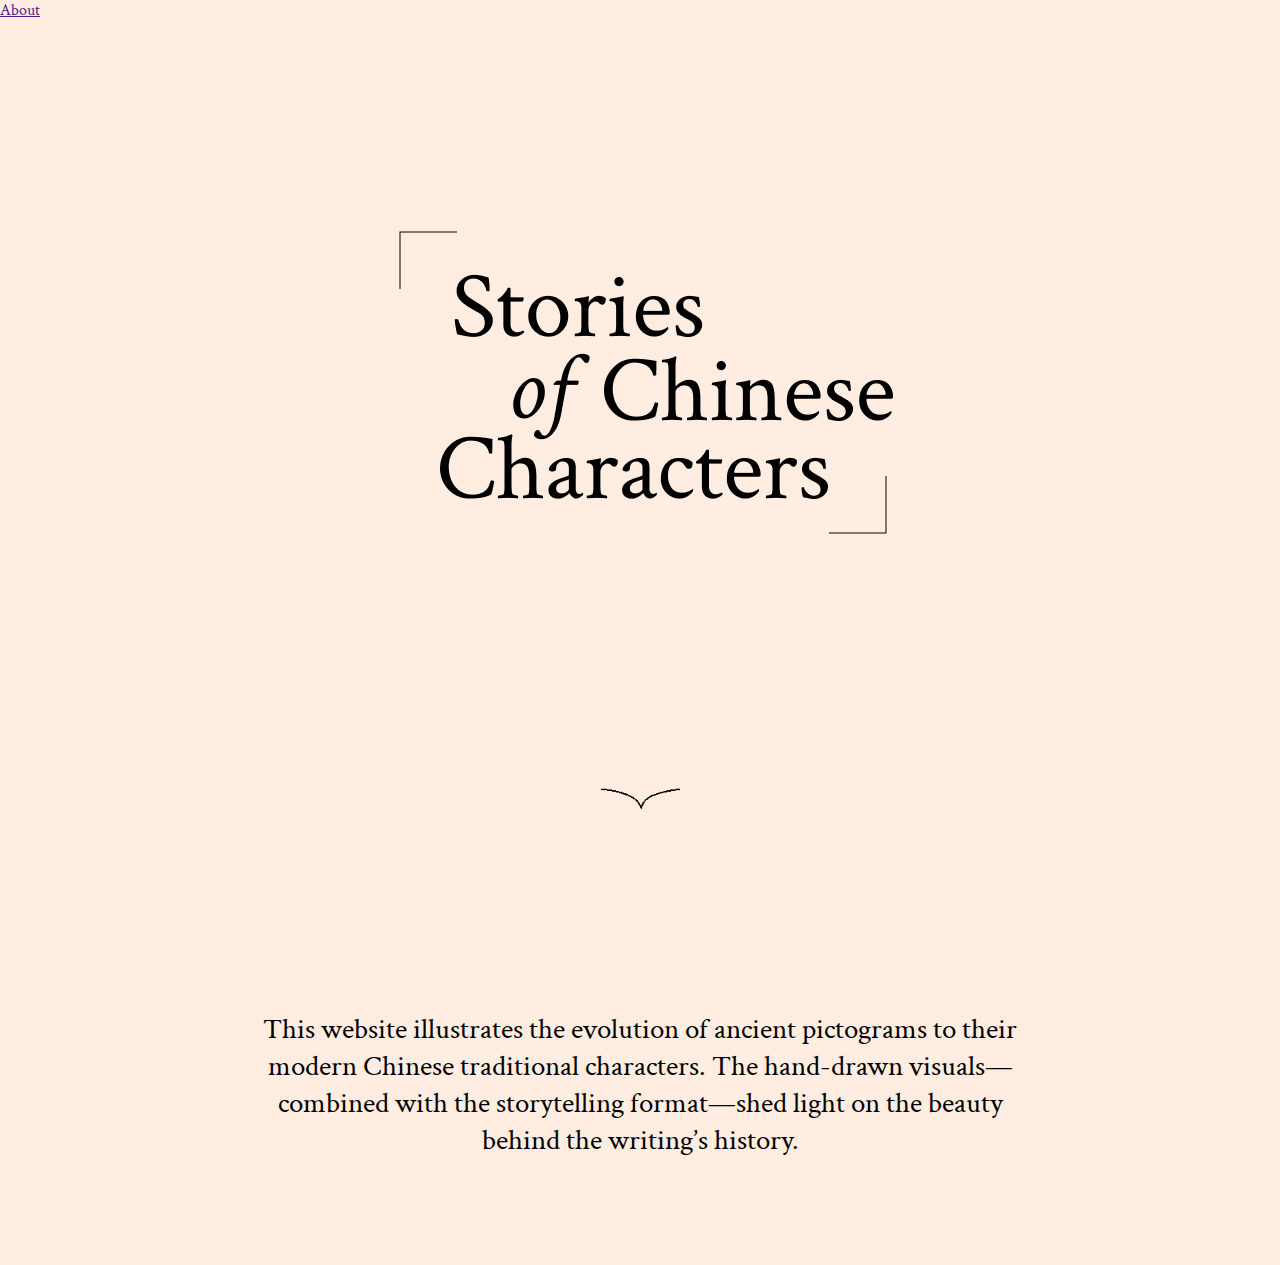
==== index.html @ 9b0f2f2f "SOCC: added image in place of title; added flapping arrow; updated description" ====
<!DOCTYPE html>
<html>

<head>
  <meta charset="utf-8">
  <meta name="viewport" width=device-width, initial-scale=1.0, maximum-scale=1.0, user-scalable=0>

  <title>Stories of Chinese Characters | Sharon Ku</title>

  <!-- CSS stylesheets -->
  <link rel="stylesheet" type="text/css" href="css/style.css" />

  <!-- Library scripts -->
  <script src="js/libraries/p5.min.js"></script>
  <script src="js/libraries/p5.sound.min.js"></script>
  <script src="https://ajax.googleapis.com/ajax/libs/jquery/3.4.1/jquery.min.js"></script>
</head>

<body>
  <!-- Top navigation bar -->
  <nav id="top-navigation-bar">
    <a href="" id="nav-about">About</a>
  </nav>

  <!-- Main juicy content -->
  <div id="content-wrapper">
    <!-- Hero/title section -->
    <section id="hero">
      <!-- <h1 id="title">Stories of Chinese Characters</h1> -->
      <section id="title-image">
        <img src="assets/images/english-title.png" alt="English title">
      </section>

      <img id="bird-arrow" src="assets/images/bird-fly-normal.gif" alt="bird arrow">
    </section>



    <!-- Introduction -->
    <section id="introduction">
      <p>This website illustrates the evolution of ancient pictograms to their modern Chinese traditional characters.
        The
        hand-drawn visuals—combined with the storytelling format—shed light on the beauty behind the writing’s history.
      </p>
    </section>

    <!-- Characters -->
  </div>

  <!-- My scripts -->
  <script src="js/script.js"></script>
</body>

</html>
---- css/style.css ----
/*********************************************

CSS styles

**********************************************/

/* Crimson Text font */
@import url('https://fonts.googleapis.com/css2?family=Crimson+Text:ital,wght@0,400;0,600;0,700;1,400;1,600;1,700&display=swap');

:root {
  --beige: #FFEDE1;
}

* {
  margin: 0;
  padding: 0;
  box-sizing: border-box;
  font-family: 'Crimson Text', serif;
}

body {
  background: var(--beige);
}

/* Center all content in middle of page */
#content-wrapper {
  /* background: red; */
  max-width: 800px;
  margin: 0 auto;

}

/**********************
Hero section
***********************/

#hero {
  /* background: green; */
  height: 80vh;
  display: flex;
  justify-content: center;
  align-items: center;

  flex-flow: column;
}

h1#title {
  text-align: center;
  /* background: orange; */
  font-size: 4rem;
}

#bird-arrow {
  width: 80px;
  text-align: center;
  /* margin-top: 100px; */

  position: absolute;
  bottom: 10vh;

}


/**********************
Introduction section
***********************/

#introduction p {
  font-size: 1.8rem;
  text-align: center;

  margin-top: 30vh;
}
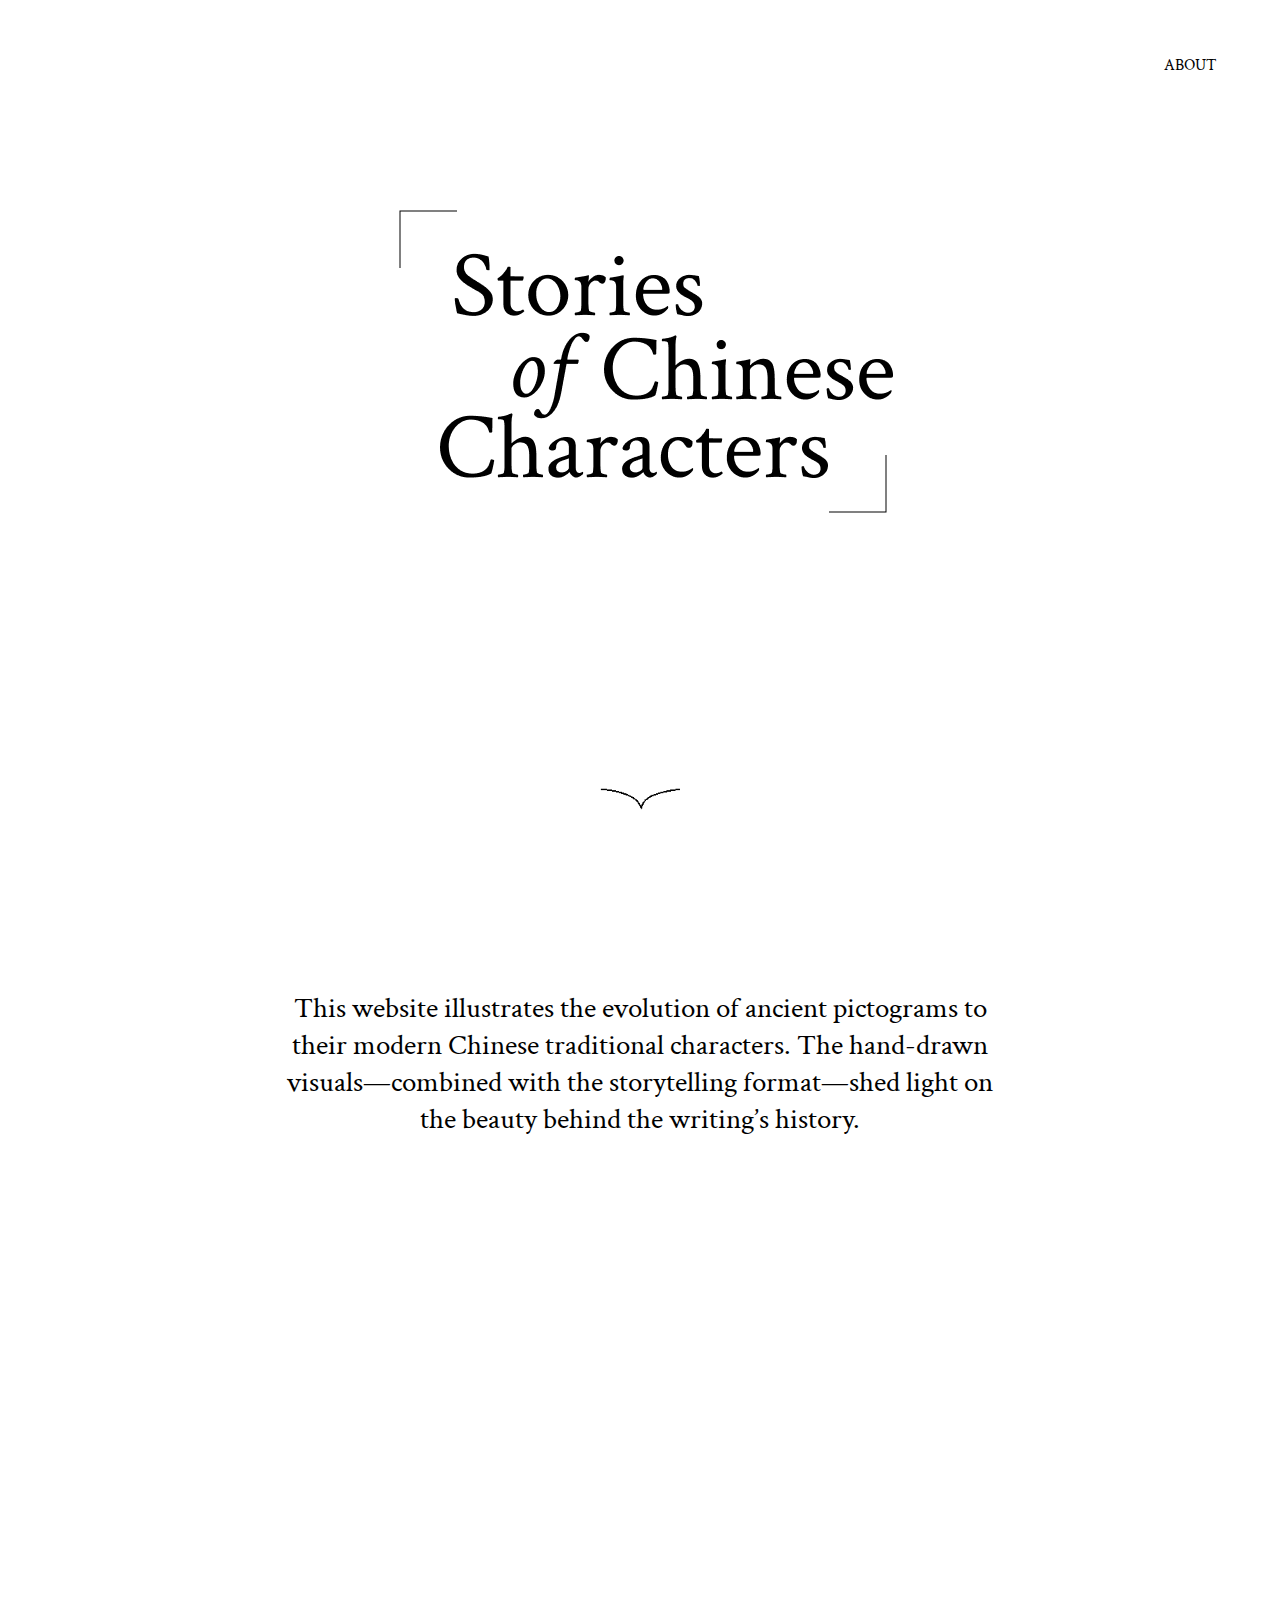
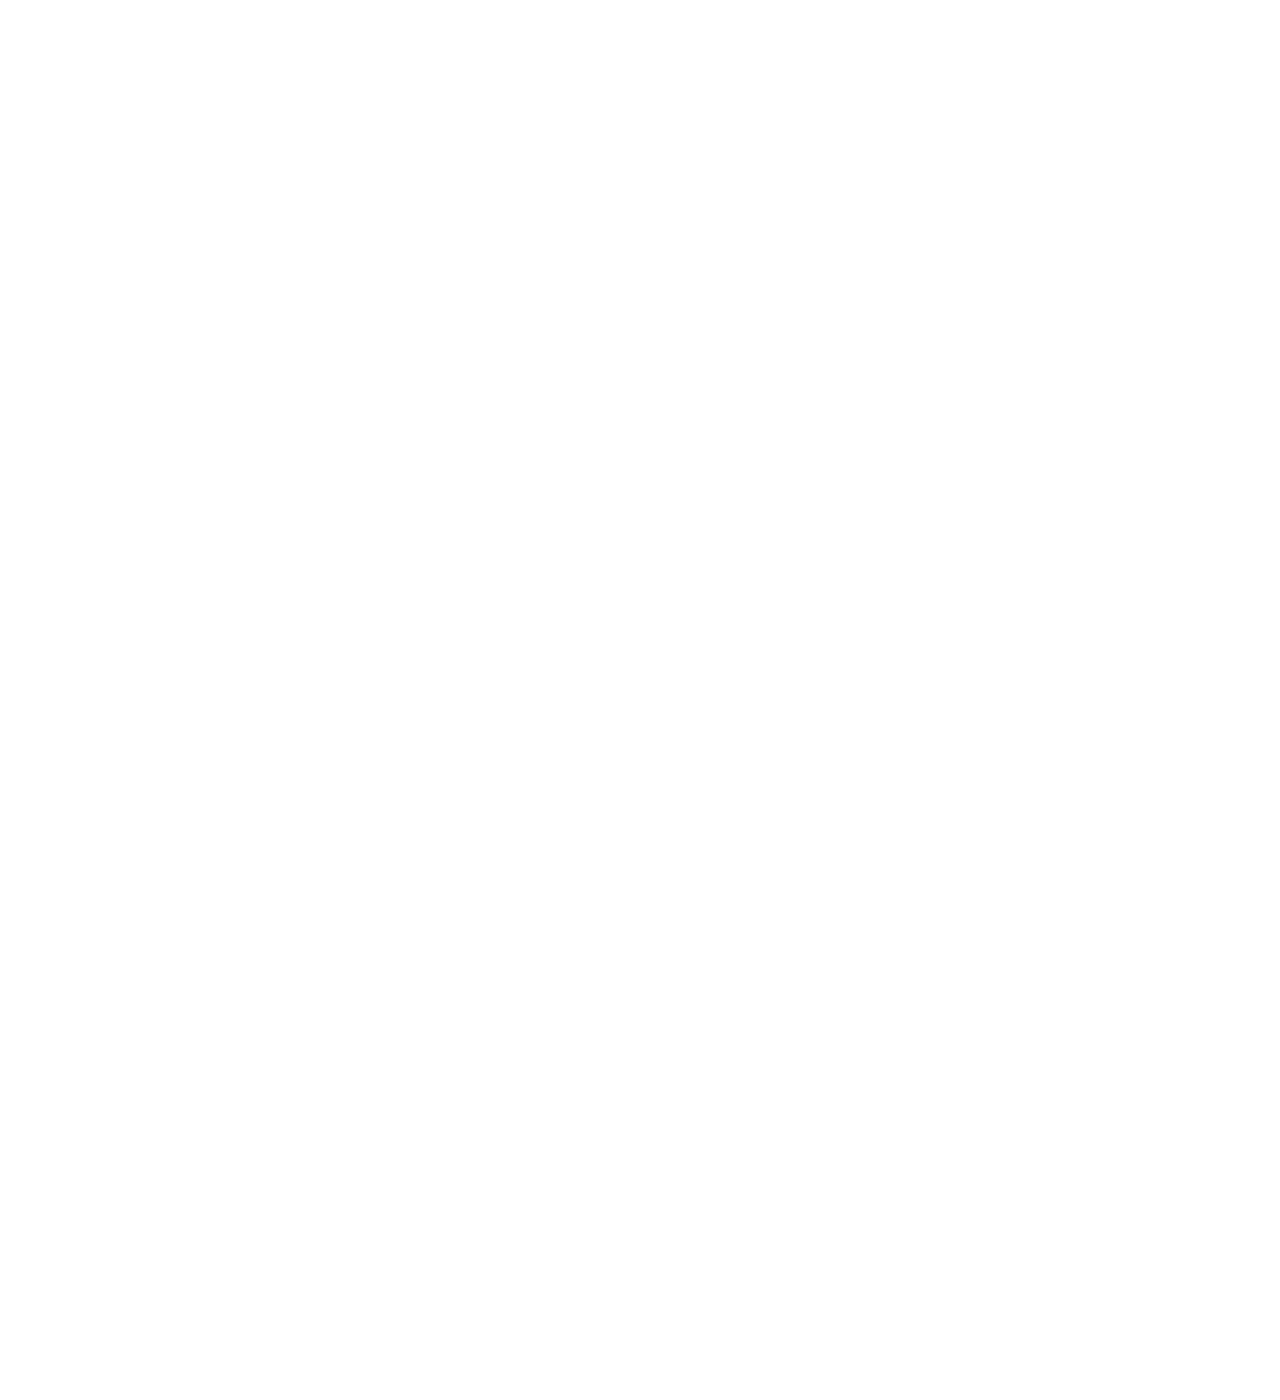
==== commit 361889e4: "SOCC: added Fish characters that follow + rotate with mouse" ====
--- a/index.html
+++ b/index.html
@@ -1,54 +1,64 @@
 <!DOCTYPE html>
 <html>
+  <head>
+    <meta charset="utf-8" />
+    <meta
+      name="viewport"
+      width="device-width,"
+      initial-scale="1.0,"
+      maximum-scale="1.0,"
+      user-scalable="0"
+    />
 
-<head>
-  <meta charset="utf-8">
-  <meta name="viewport" width=device-width, initial-scale=1.0, maximum-scale=1.0, user-scalable=0>
+    <title>Stories of Chinese Characters | Sharon Ku</title>
 
-  <title>Stories of Chinese Characters | Sharon Ku</title>
+    <!-- CSS stylesheets -->
+    <link rel="stylesheet" type="text/css" href="css/style.css" />
 
-  <!-- CSS stylesheets -->
-  <link rel="stylesheet" type="text/css" href="css/style.css" />
+    <!-- Library scripts -->
+    <script src="js/libraries/p5.min.js"></script>
+    <script src="js/libraries/p5.sound.min.js"></script>
+    <script src="https://ajax.googleapis.com/ajax/libs/jquery/3.4.1/jquery.min.js"></script>
+  </head>
 
-  <!-- Library scripts -->
-  <script src="js/libraries/p5.min.js"></script>
-  <script src="js/libraries/p5.sound.min.js"></script>
-  <script src="https://ajax.googleapis.com/ajax/libs/jquery/3.4.1/jquery.min.js"></script>
-</head>
+  <body>
+    <!-- Top navigation bar -->
+    <nav id="top-navigation-bar">
+      <a href="" id="nav-about">About</a>
+    </nav>
 
-<body>
-  <!-- Top navigation bar -->
-  <nav id="top-navigation-bar">
-    <a href="" id="nav-about">About</a>
-  </nav>
+    <!-- Main juicy content -->
+    <div id="content-wrapper">
+      <!-- Hero/title section -->
+      <section id="hero">
+        <!-- <h1 id="title">Stories of Chinese Characters</h1> -->
+        <section id="title-image">
+          <img src="assets/images/english-title.png" alt="English title" />
+        </section>
 
-  <!-- Main juicy content -->
-  <div id="content-wrapper">
-    <!-- Hero/title section -->
-    <section id="hero">
-      <!-- <h1 id="title">Stories of Chinese Characters</h1> -->
-      <section id="title-image">
-        <img src="assets/images/english-title.png" alt="English title">
+        <img
+          id="bird-arrow"
+          src="assets/images/bird-fly-normal.gif"
+          alt="bird arrow"
+        />
       </section>
 
-      <img id="bird-arrow" src="assets/images/bird-fly-normal.gif" alt="bird arrow">
-    </section>
+      <!-- Introduction -->
+      <section id="introduction">
+        <p>
+          This website illustrates the evolution of ancient pictograms to their
+          modern Chinese traditional characters. The hand-drawn visuals—combined
+          with the storytelling format—shed light on the beauty behind the
+          writing’s history.
+        </p>
+      </section>
 
+      <!-- Characters -->
+    </div>
 
-
-    <!-- Introduction -->
-    <section id="introduction">
-      <p>This website illustrates the evolution of ancient pictograms to their modern Chinese traditional characters.
-        The
-        hand-drawn visuals—combined with the storytelling format—shed light on the beauty behind the writing’s history.
-      </p>
-    </section>
-
-    <!-- Characters -->
-  </div>
-
-  <!-- My scripts -->
-  <script src="js/script.js"></script>
-</body>
-
-</html>+    <!-- My scripts -->
+    <script src="js/Dust.js"></script>
+    <script src="js/fishCharacter.js"></script>
+    <script src="js/script.js"></script>
+  </body>
+</html>
--- a/css/style.css
+++ b/css/style.css
@@ -5,21 +5,22 @@
 **********************************************/
 
 /* Crimson Text font */
-@import url('https://fonts.googleapis.com/css2?family=Crimson+Text:ital,wght@0,400;0,600;0,700;1,400;1,600;1,700&display=swap');
+@import url("https://fonts.googleapis.com/css2?family=Crimson+Text:ital,wght@0,400;0,600;0,700;1,400;1,600;1,700&display=swap");
 
 :root {
-  --beige: #FFEDE1;
+  --beige: #ffede1;
 }
 
 * {
   margin: 0;
   padding: 0;
   box-sizing: border-box;
-  font-family: 'Crimson Text', serif;
+  font-family: "Crimson Text", serif;
 }
 
 body {
-  background: var(--beige);
+  /* background: var(--beige); */
+  height: 3000px;
 }
 
 /* Center all content in middle of page */
@@ -27,7 +28,52 @@
   /* background: red; */
   max-width: 800px;
   margin: 0 auto;
+  padding: 0 30px;
+}
 
+/**********************
+Canvas
+***********************/
+canvas {
+  background: red;
+  width: 100%;
+  height: 100vh;
+  position: absolute;
+  top: 0;
+  z-index: -1;
+}
+
+/**********************
+Nav section
+***********************/
+
+nav {
+  display: flex;
+  width: 100%;
+  background: green;
+}
+
+#nav-about {
+  position: absolute;
+  right: 0px;
+  margin: 40px;
+  padding: 15px 10px;
+  /* background: red; */
+
+  text-transform: uppercase;
+  text-decoration: none;
+  color: black;
+  text-align: center;
+  font-size: 1rem;
+
+  transition: all 0.51s;
+
+  height: 50px;
+  width: 100px;
+}
+
+#nav-about:hover {
+  font-size: 1.5rem;
 }
 
 /**********************
@@ -57,9 +103,7 @@
 
   position: absolute;
   bottom: 10vh;
-
 }
-
 
 /**********************
 Introduction section
@@ -70,4 +114,8 @@
   text-align: center;
 
   margin-top: 30vh;
-}+  margin-bottom: 30vh;
+
+  /* padding: 0 30px; */
+  /* background: red; */
+}
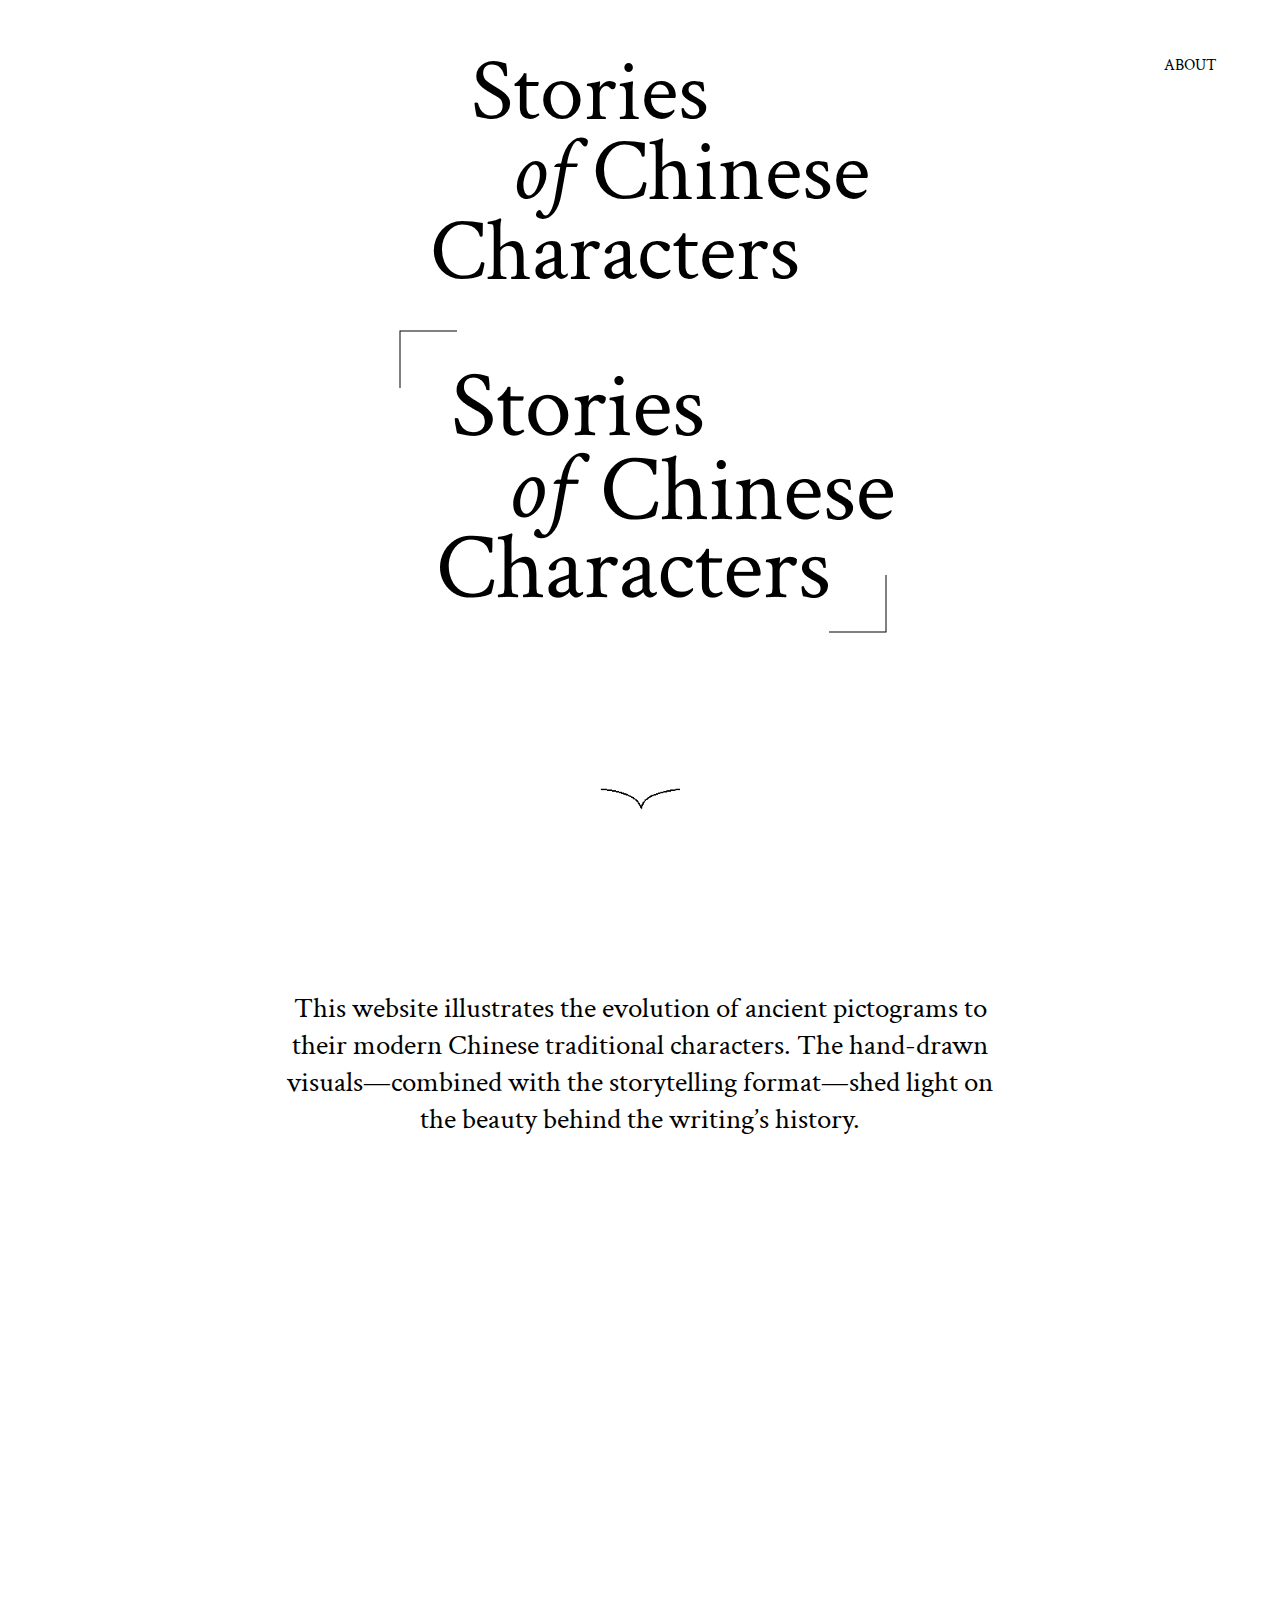
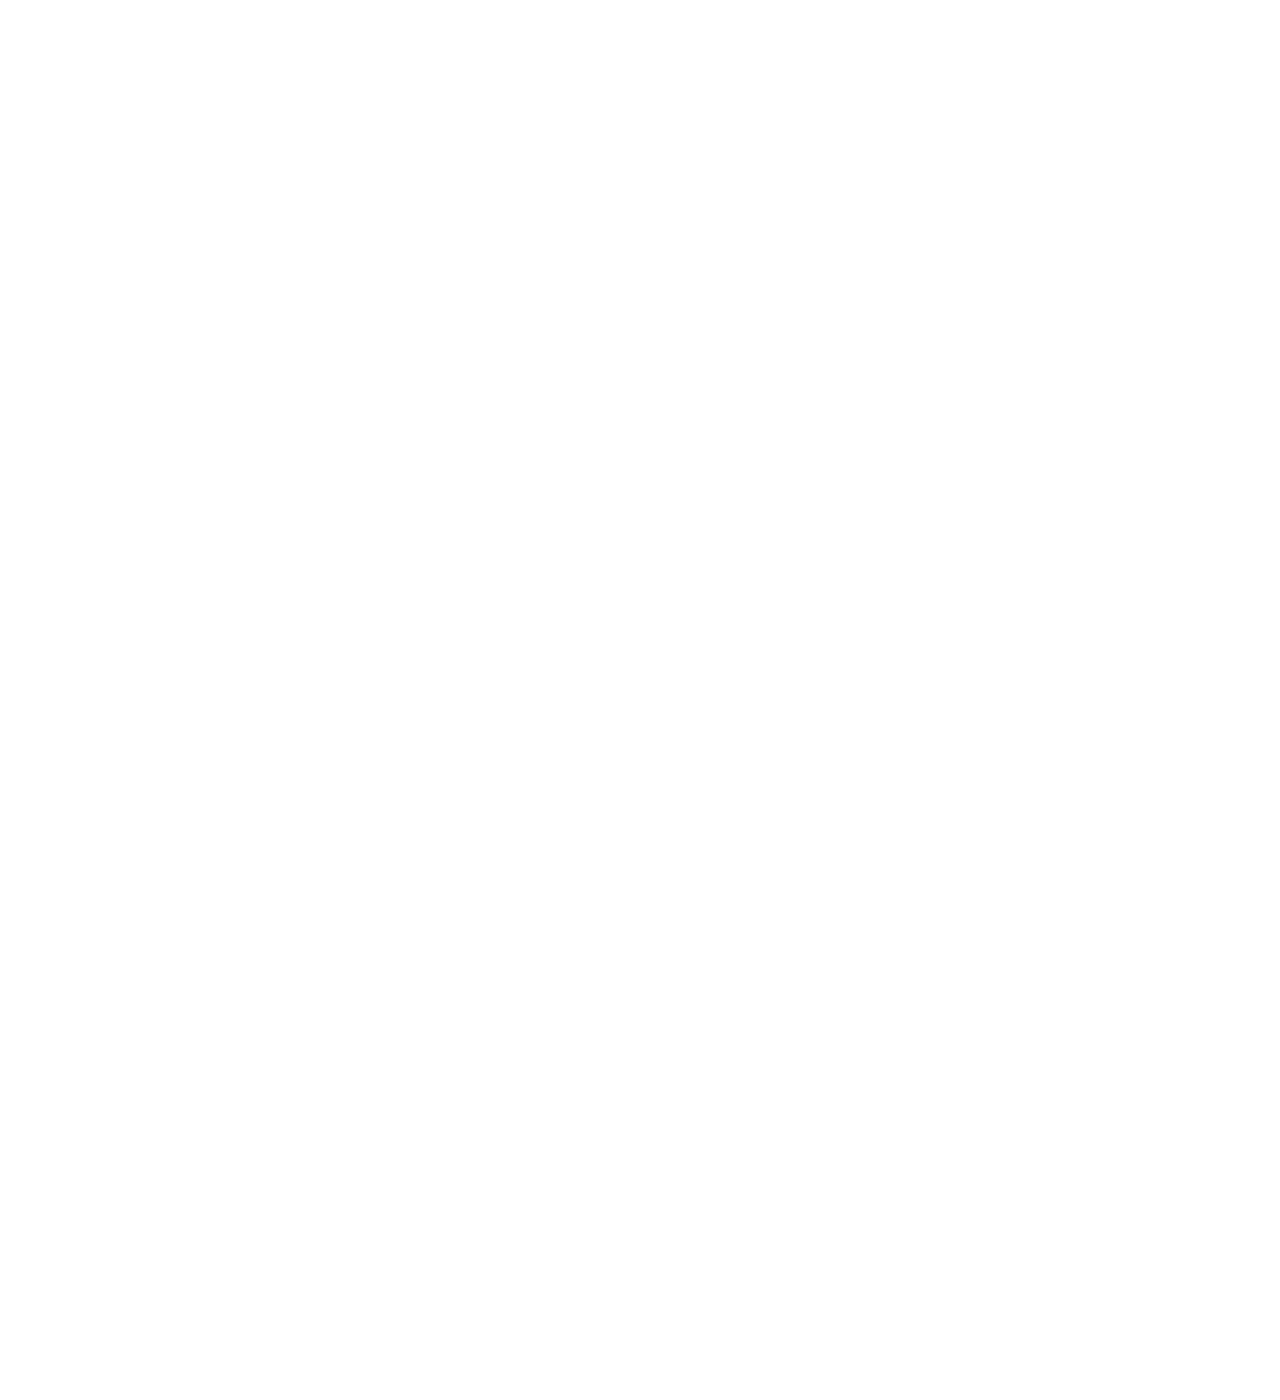
==== commit 556007f0: "SOCC: created domScript.js to store html-manipulation JS code; recreated title using HTML" ====
--- a/index.html
+++ b/index.html
@@ -31,7 +31,20 @@
     <div id="content-wrapper">
       <!-- Hero/title section -->
       <section id="hero">
-        <!-- <h1 id="title">Stories of Chinese Characters</h1> -->
+        <h1 id="title">
+          <section class="title-line">
+            <span id="title-stories">Stories</span>
+          </section>
+
+          <section class="title-line">
+            <span id="title-of">of</span>
+            <span id="title-chinese">Chinese</span>
+          </section>
+
+          <section class="title-line">
+            <span id="title-characters">Characters</span>
+          </section>
+        </h1>
         <section id="title-image">
           <img src="assets/images/english-title.png" alt="English title" />
         </section>
@@ -57,6 +70,8 @@
     </div>
 
     <!-- My scripts -->
+    <script src="js/domScript.js"></script>
+
     <script src="js/Dust.js"></script>
     <script src="js/fishCharacter.js"></script>
     <script src="js/script.js"></script>
--- a/css/style.css
+++ b/css/style.css
@@ -90,10 +90,30 @@
   flex-flow: column;
 }
 
-h1#title {
+#title {
   text-align: center;
   /* background: orange; */
-  font-size: 4rem;
+  font-size: 5.5rem;
+  font-weight: 500;
+  line-height: 5rem;
+}
+
+.title-line {
+  /* background: red; */
+}
+
+#title-stories {
+  margin-right: 100px;
+}
+
+#title-of {
+  font-style: italic;
+  margin-left: 100px;
+  /* background: cornflowerblue; */
+}
+
+#title-characters {
+  margin-right: 50px;
 }
 
 #bird-arrow {
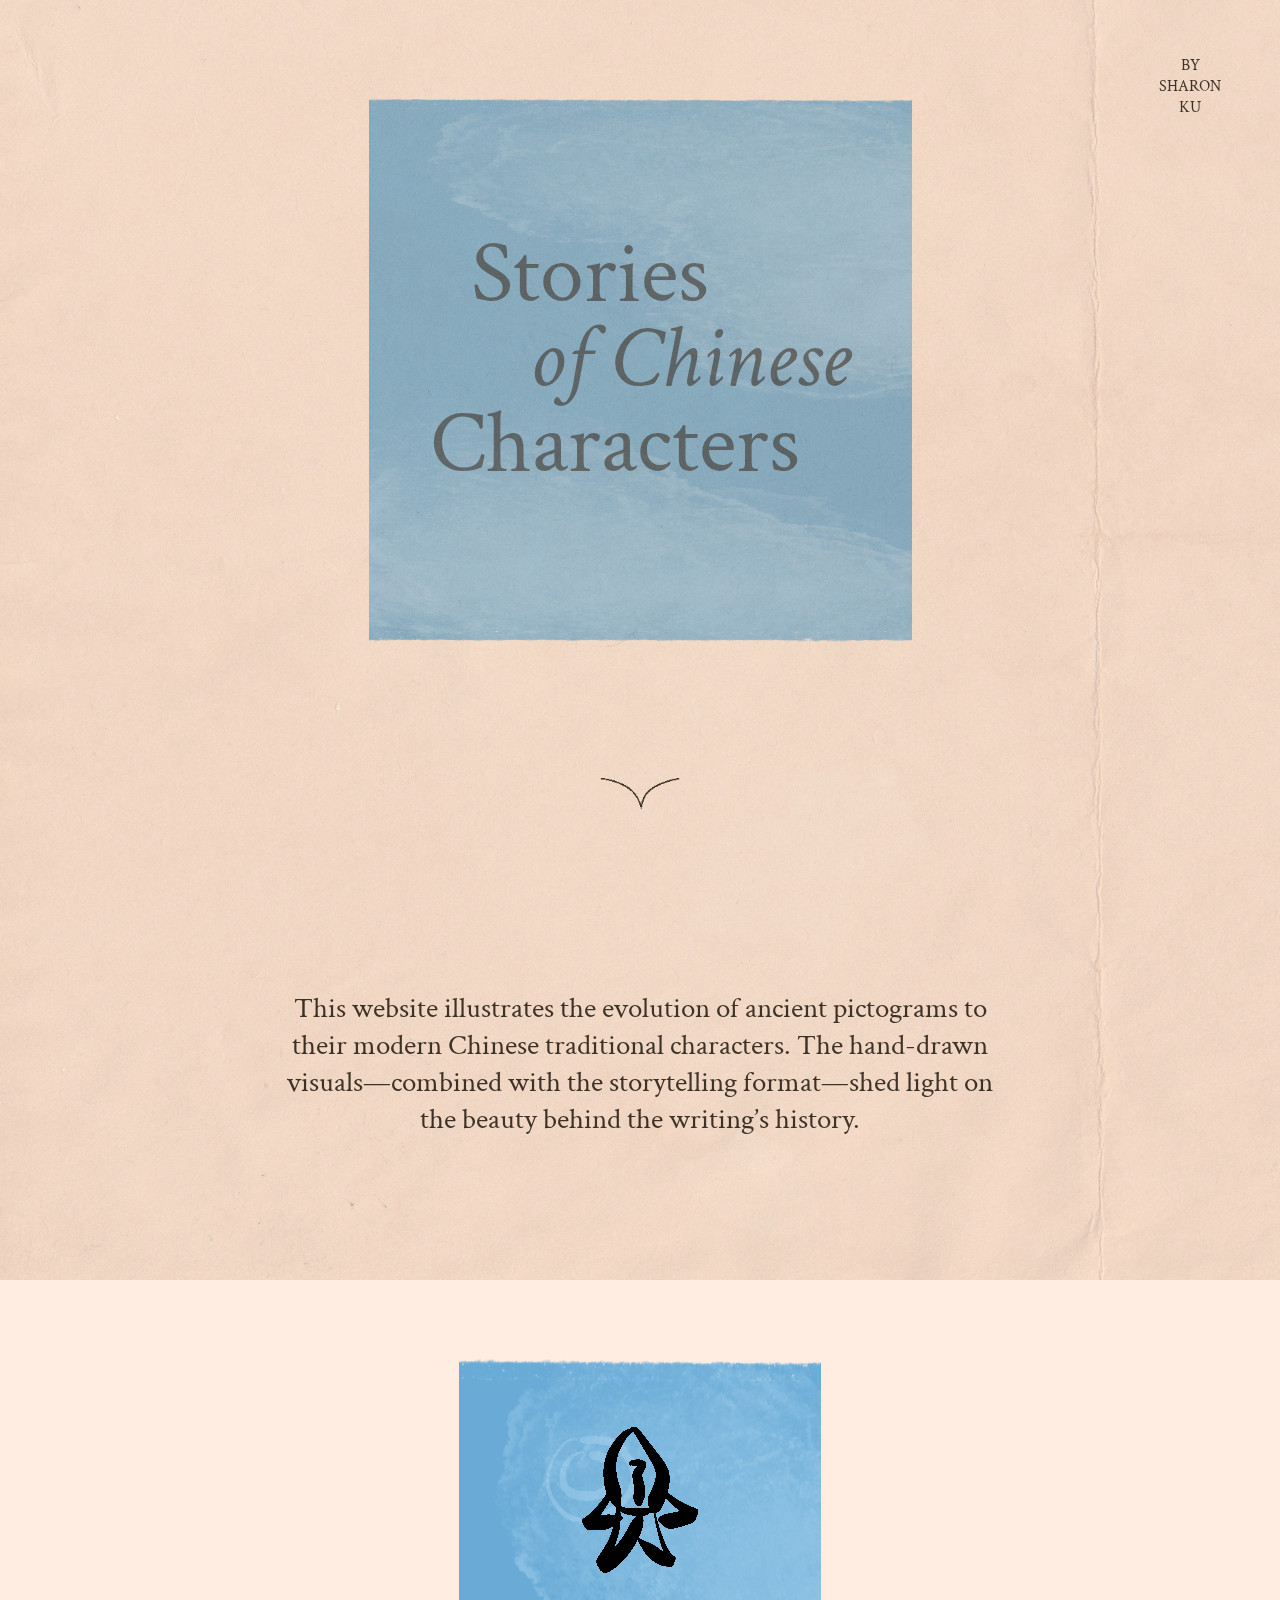
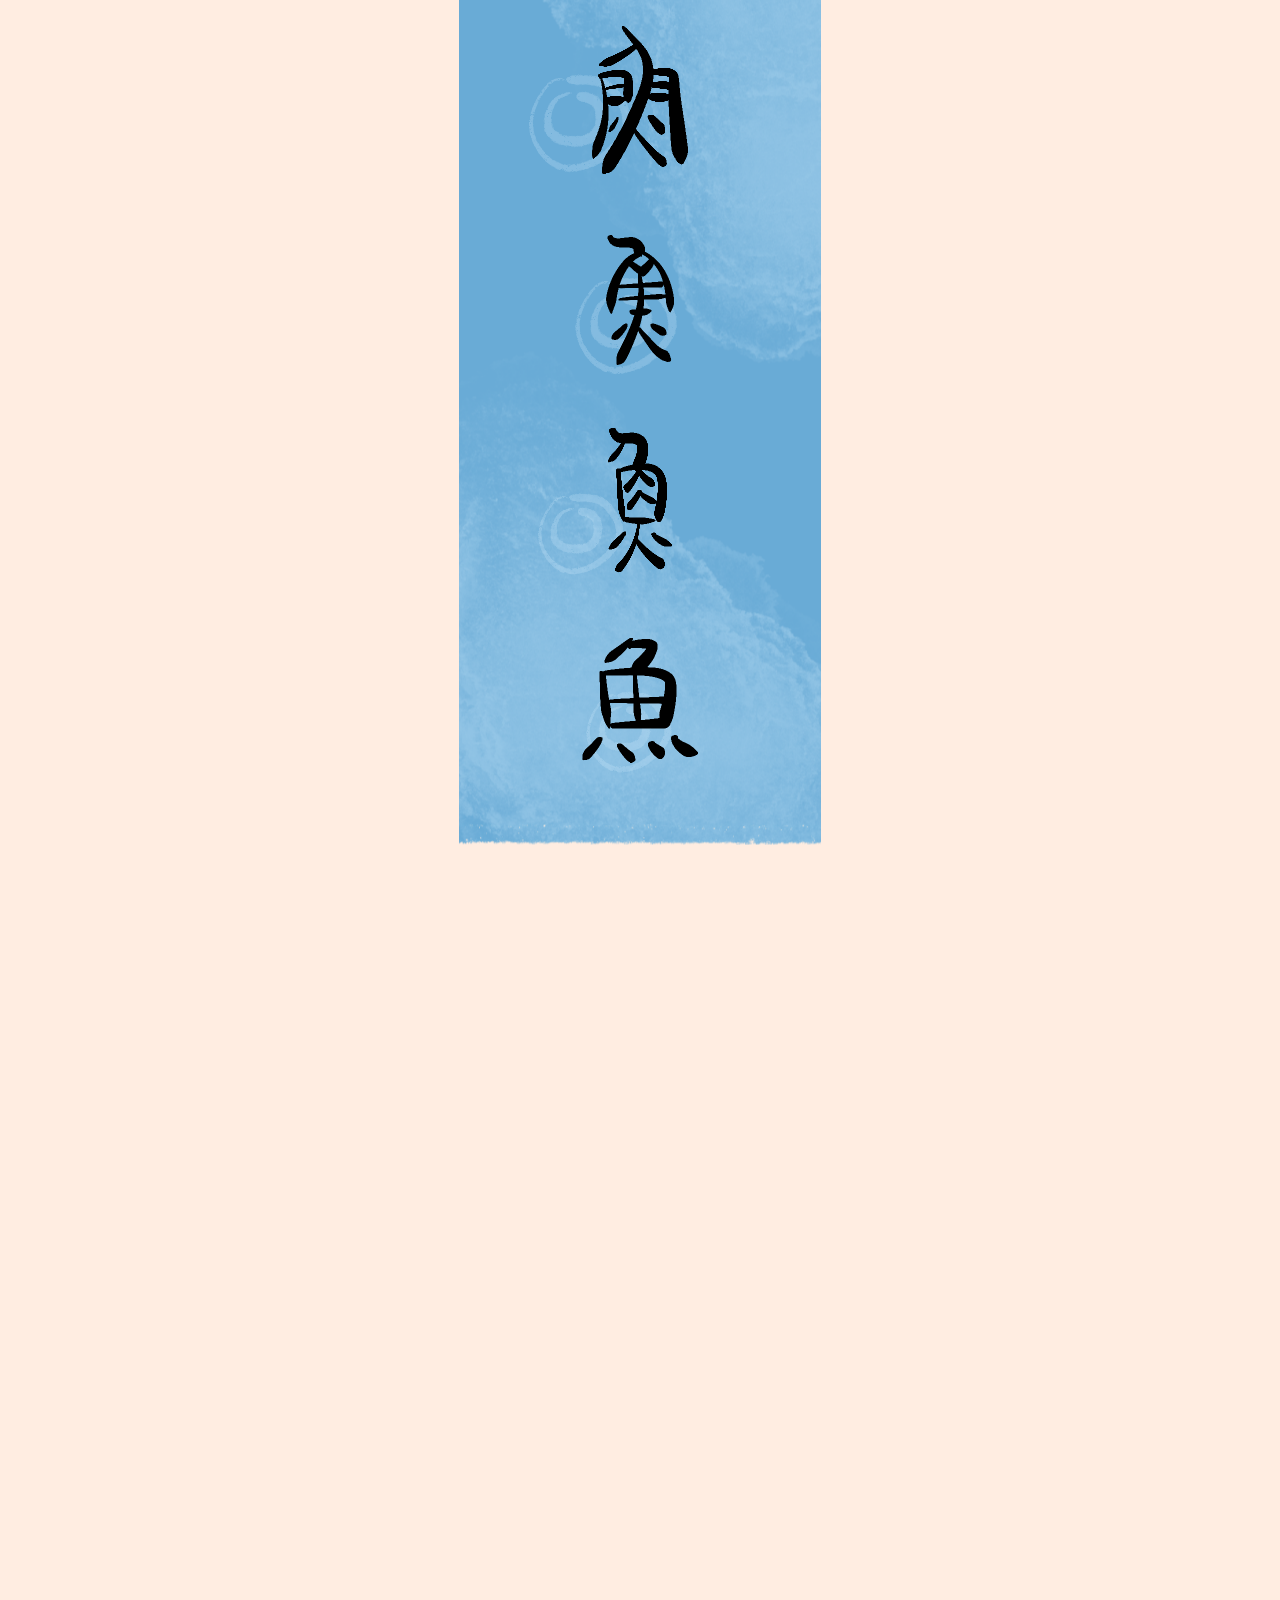
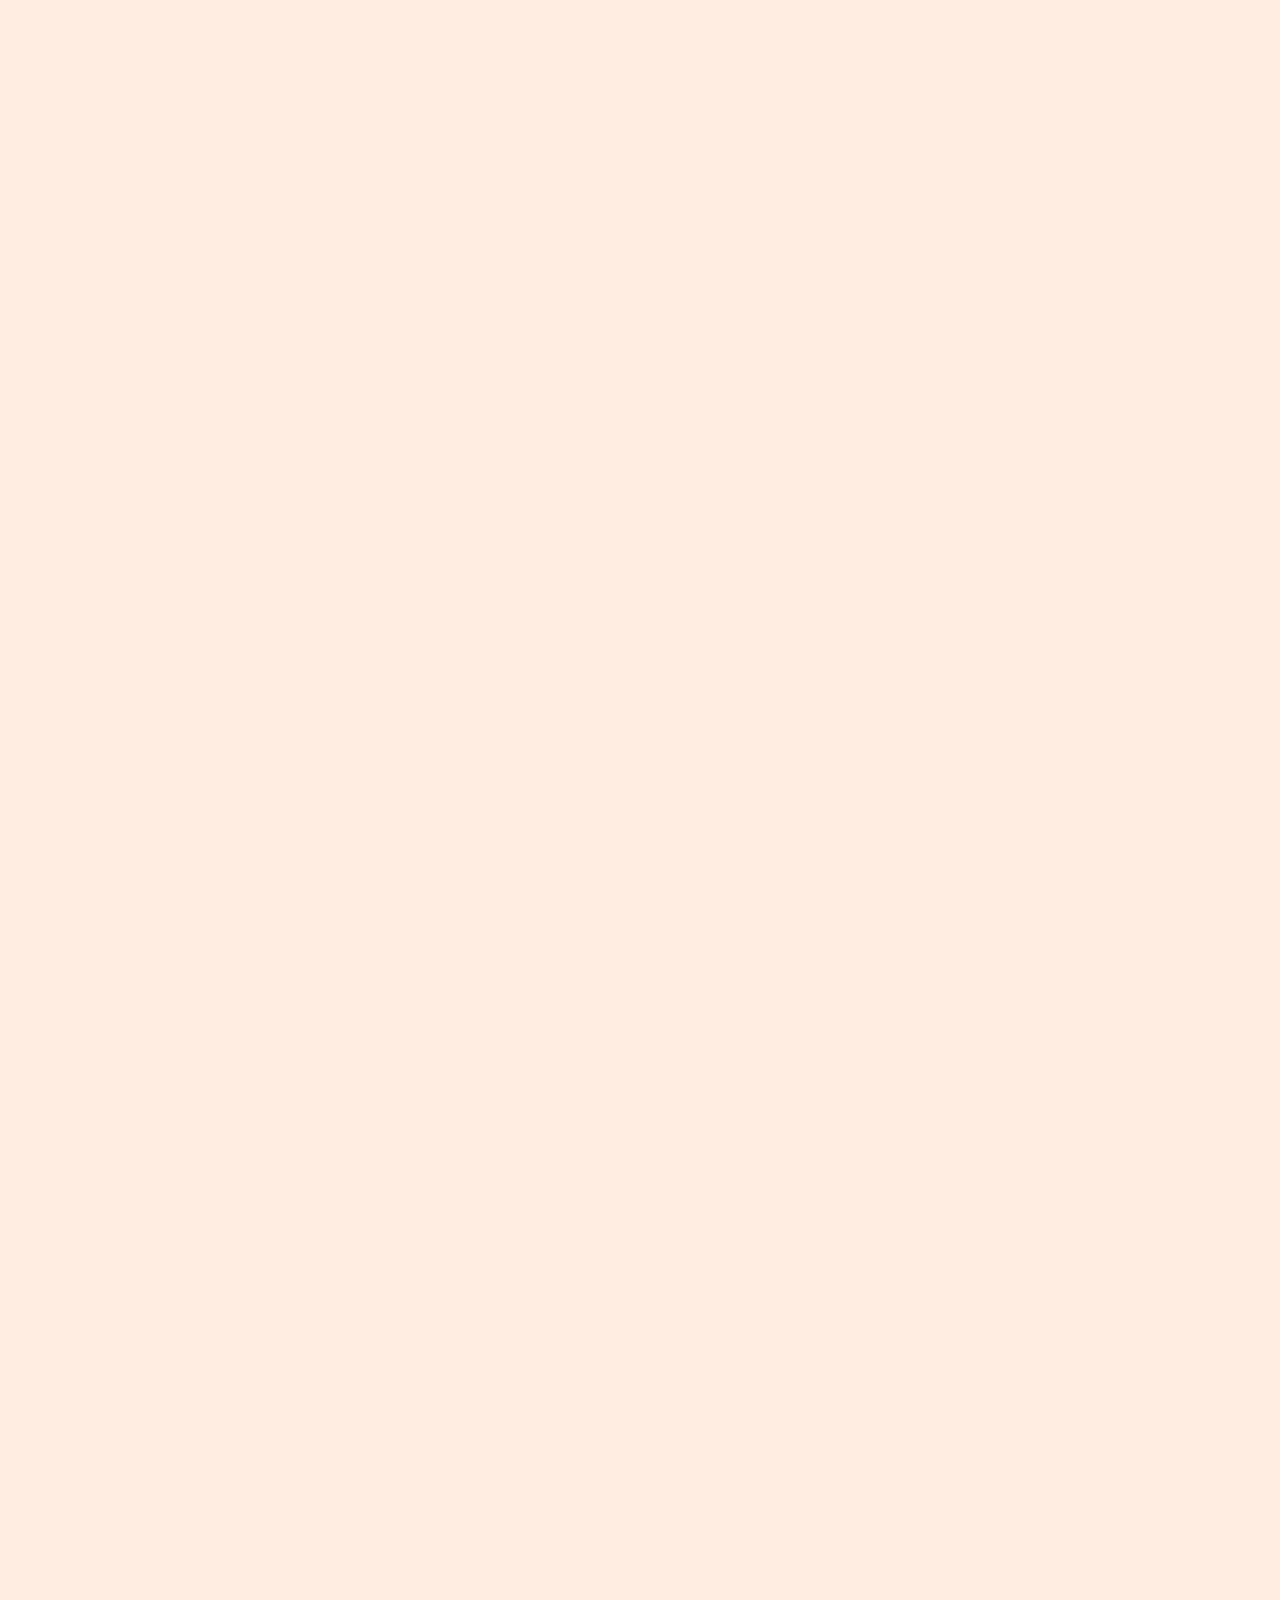
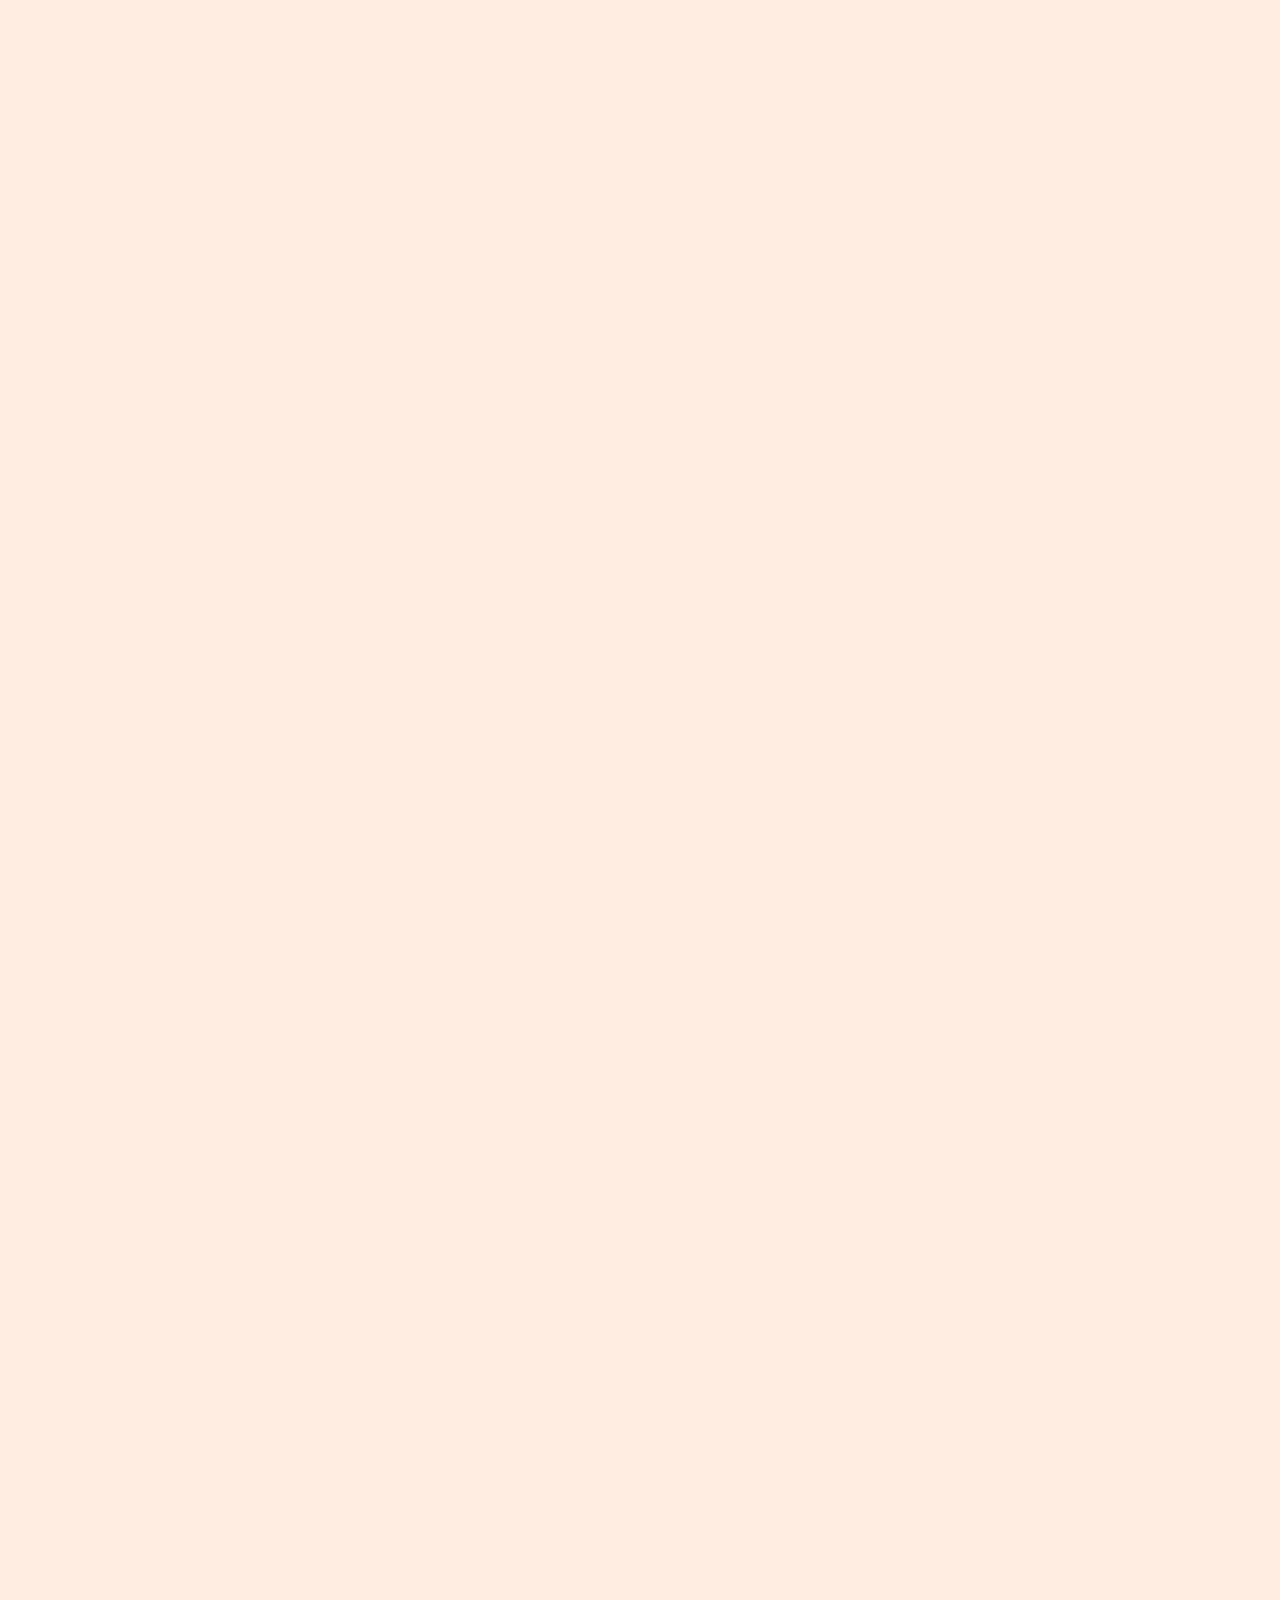
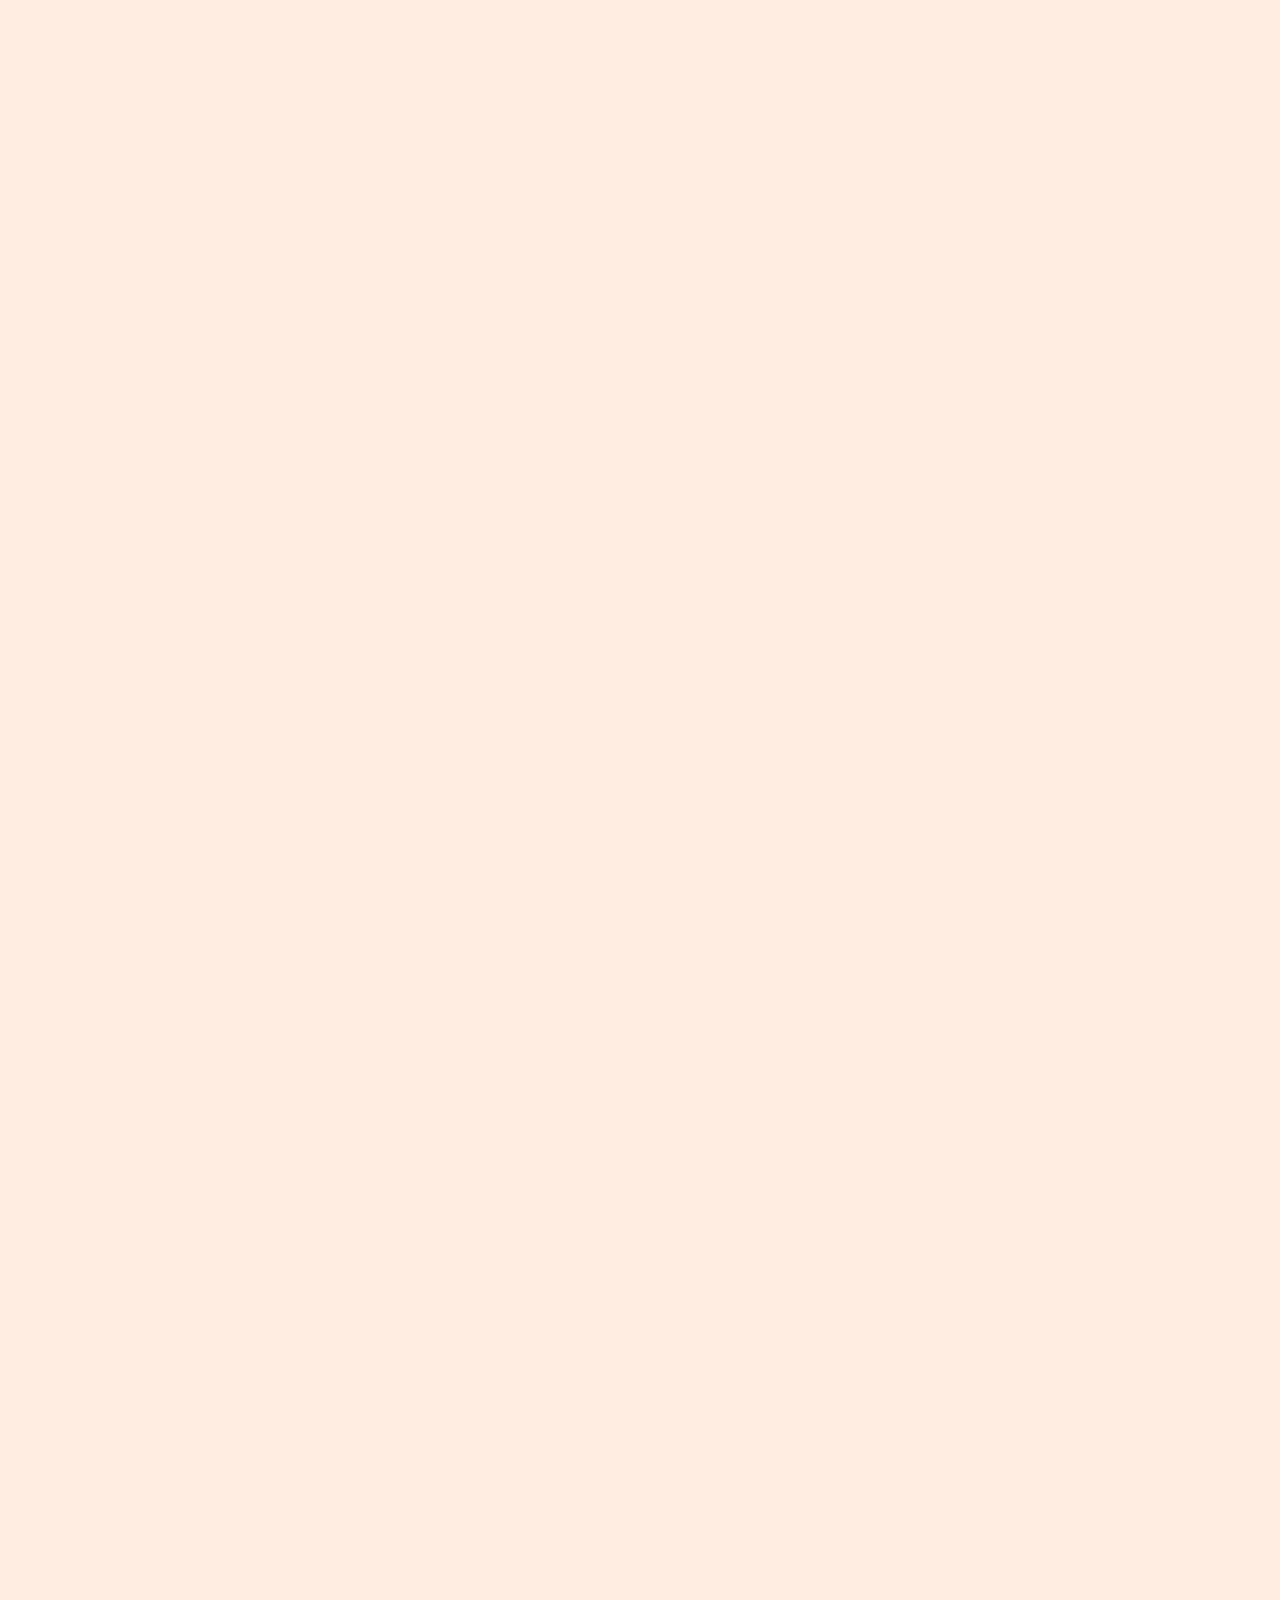
==== commit 89d68e78: "SOCC: updated title with paper texture; added floating dust particles" ====
--- a/index.html
+++ b/index.html
@@ -24,8 +24,13 @@
   <body>
     <!-- Top navigation bar -->
     <nav id="top-navigation-bar">
-      <a href="" id="nav-about">About</a>
+      <a href="" id="nav-about">By Sharon Ku</a>
     </nav>
+
+    <!-- Crinkled paper texture overlaid on everything -->
+    <figure id="crinkled-paper">
+      <img src="assets/images/paper-texture.png" alt="crinkled paper texture" />
+    </figure>
 
     <!-- Main juicy content -->
     <div id="content-wrapper">
@@ -37,17 +42,16 @@
           </section>
 
           <section class="title-line">
-            <span id="title-of">of</span>
-            <span id="title-chinese">Chinese</span>
+            <span id="title-of-chinese"><em>of</em> Chinese</span>
           </section>
 
           <section class="title-line">
             <span id="title-characters">Characters</span>
           </section>
         </h1>
-        <section id="title-image">
+        <!-- <section id="title-image">
           <img src="assets/images/english-title.png" alt="English title" />
-        </section>
+        </section> -->
 
         <img
           id="bird-arrow"
@@ -72,8 +76,10 @@
     <!-- My scripts -->
     <script src="js/domScript.js"></script>
 
+    <script src="js/TitleCircle.js"></script>
     <script src="js/Dust.js"></script>
-    <script src="js/fishCharacter.js"></script>
+    <script src="js/Puddle.js"></script>
+    <script src="js/FishCharacter.js"></script>
     <script src="js/script.js"></script>
   </body>
 </html>
--- a/css/style.css
+++ b/css/style.css
@@ -7,6 +7,9 @@
 /* Crimson Text font */
 @import url("https://fonts.googleapis.com/css2?family=Crimson+Text:ital,wght@0,400;0,600;0,700;1,400;1,600;1,700&display=swap");
 
+/* Noto Serif Hong Kong */
+@import url("https://fonts.googleapis.com/css2?family=Noto+Serif+HK&display=swap");
+
 :root {
   --beige: #ffede1;
 }
@@ -15,12 +18,12 @@
   margin: 0;
   padding: 0;
   box-sizing: border-box;
-  font-family: "Crimson Text", serif;
 }
 
 body {
   /* background: var(--beige); */
   height: 3000px;
+  font-family: "Crimson Text", serif;
 }
 
 /* Center all content in middle of page */
@@ -35,12 +38,22 @@
 Canvas
 ***********************/
 canvas {
-  background: red;
+  /* background: red; */
   width: 100%;
   height: 100vh;
   position: absolute;
   top: 0;
   z-index: -1;
+}
+
+/**********************
+Crinkled paper
+***********************/
+figure#crinkled-paper {
+  /* background: red; */
+  position: fixed;
+  pointer-events: none;
+  z-index: 1;
 }
 
 /**********************
@@ -91,22 +104,59 @@
 }
 
 #title {
+  /* background: orange; */
+
   text-align: center;
-  /* background: orange; */
+  height: 250px;
+  width: 500px;
+  z-index: 0;
+
   font-size: 5.5rem;
   font-weight: 500;
   line-height: 5rem;
+
+  animation-name: blur-effect;
+  animation-duration: 10s;
+  animation-iteration-count: 1;
+
+  /*font-family: "Noto Serif HK", serif; */
+
+  /* filter: blur(4px); */
+}
+
+#title:hover {
+  cursor: pointer;
+}
+
+.chinese {
+  font-family: "Noto Serif HK", serif;
+}
+
+@keyframes blur-effect {
+  0% {
+    color: transparent;
+    text-shadow: 0 0 5px rgba(0, 0, 0, 0.5);
+  }
+  50% {
+    color: transparent;
+    text-shadow: 0 0 1px rgba(0, 0, 0, 0.7);
+  }
+  100% {
+    color: transparent;
+    text-shadow: 0 0 0px rgba(0, 0, 0, 1);
+  }
 }
 
 .title-line {
   /* background: red; */
+  padding-bottom: 5px;
 }
 
 #title-stories {
   margin-right: 100px;
 }
 
-#title-of {
+#title-of-chinese {
   font-style: italic;
   margin-left: 100px;
   /* background: cornflowerblue; */
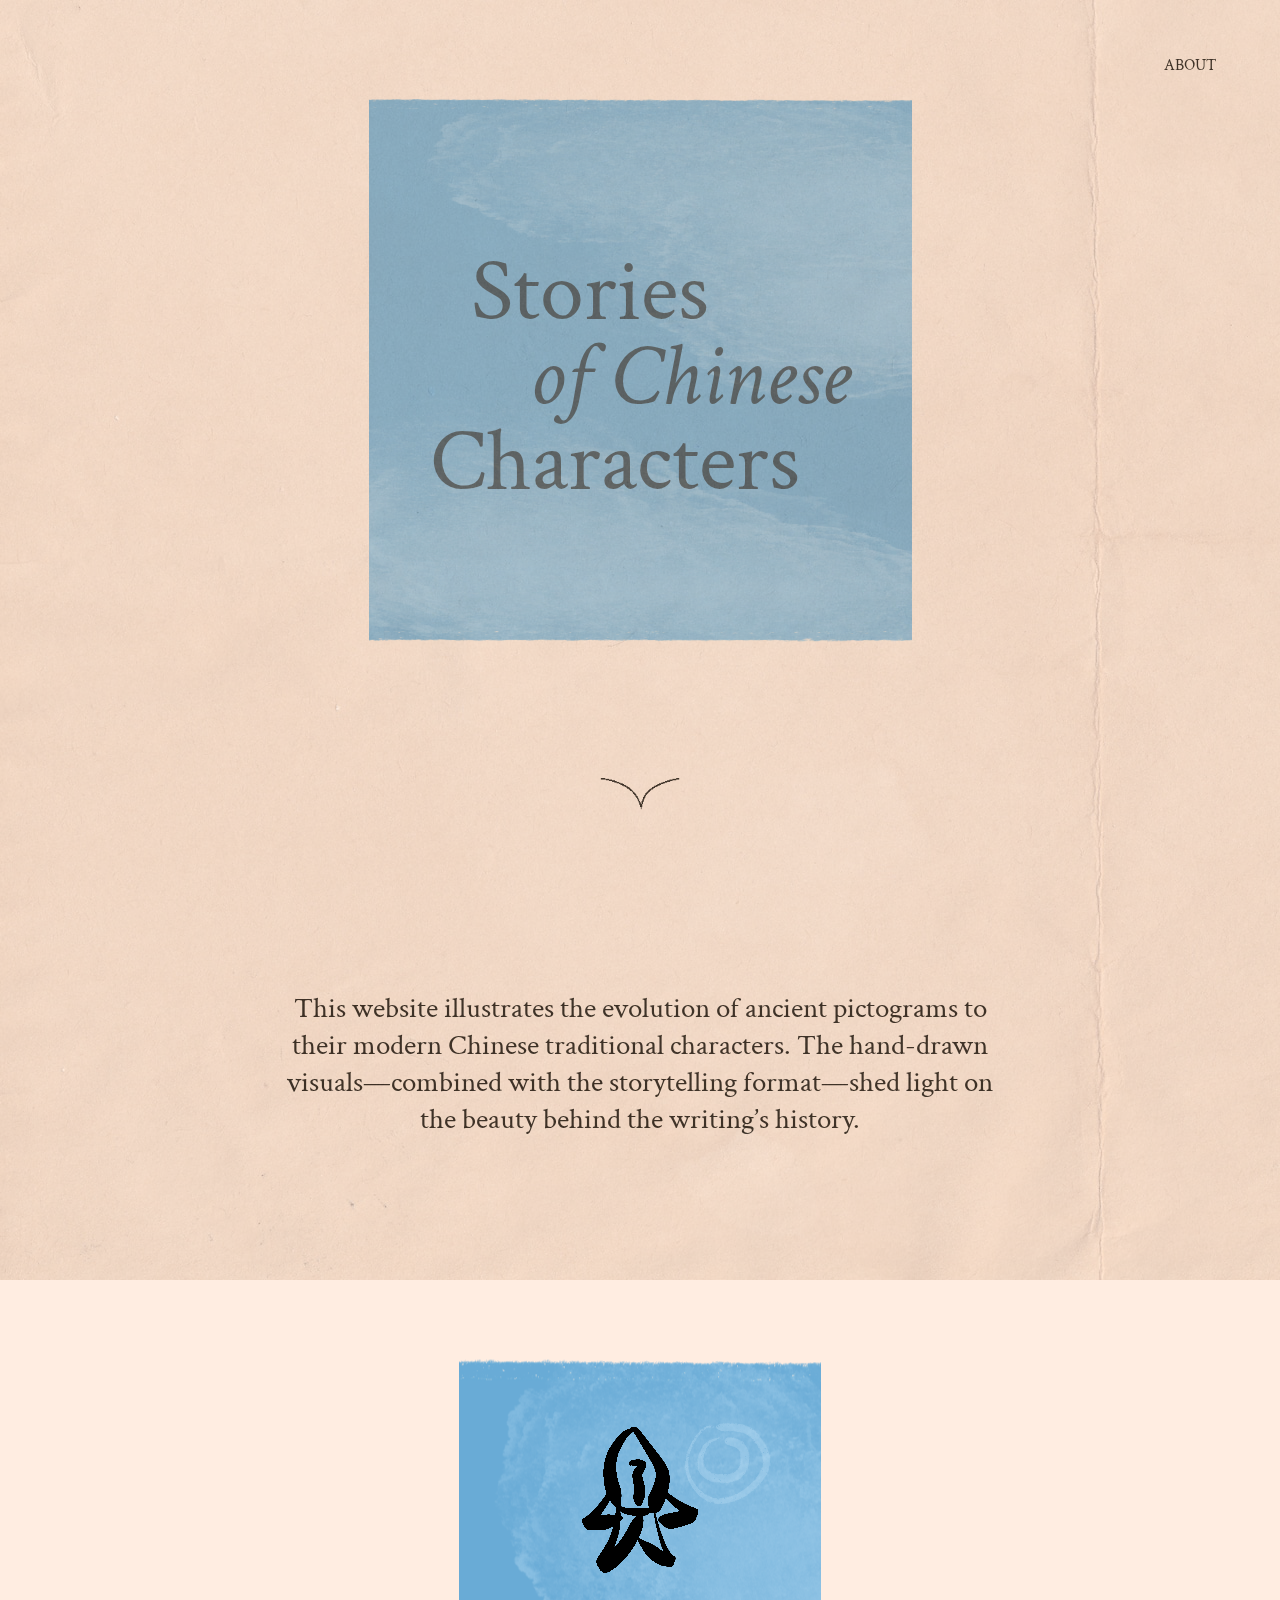
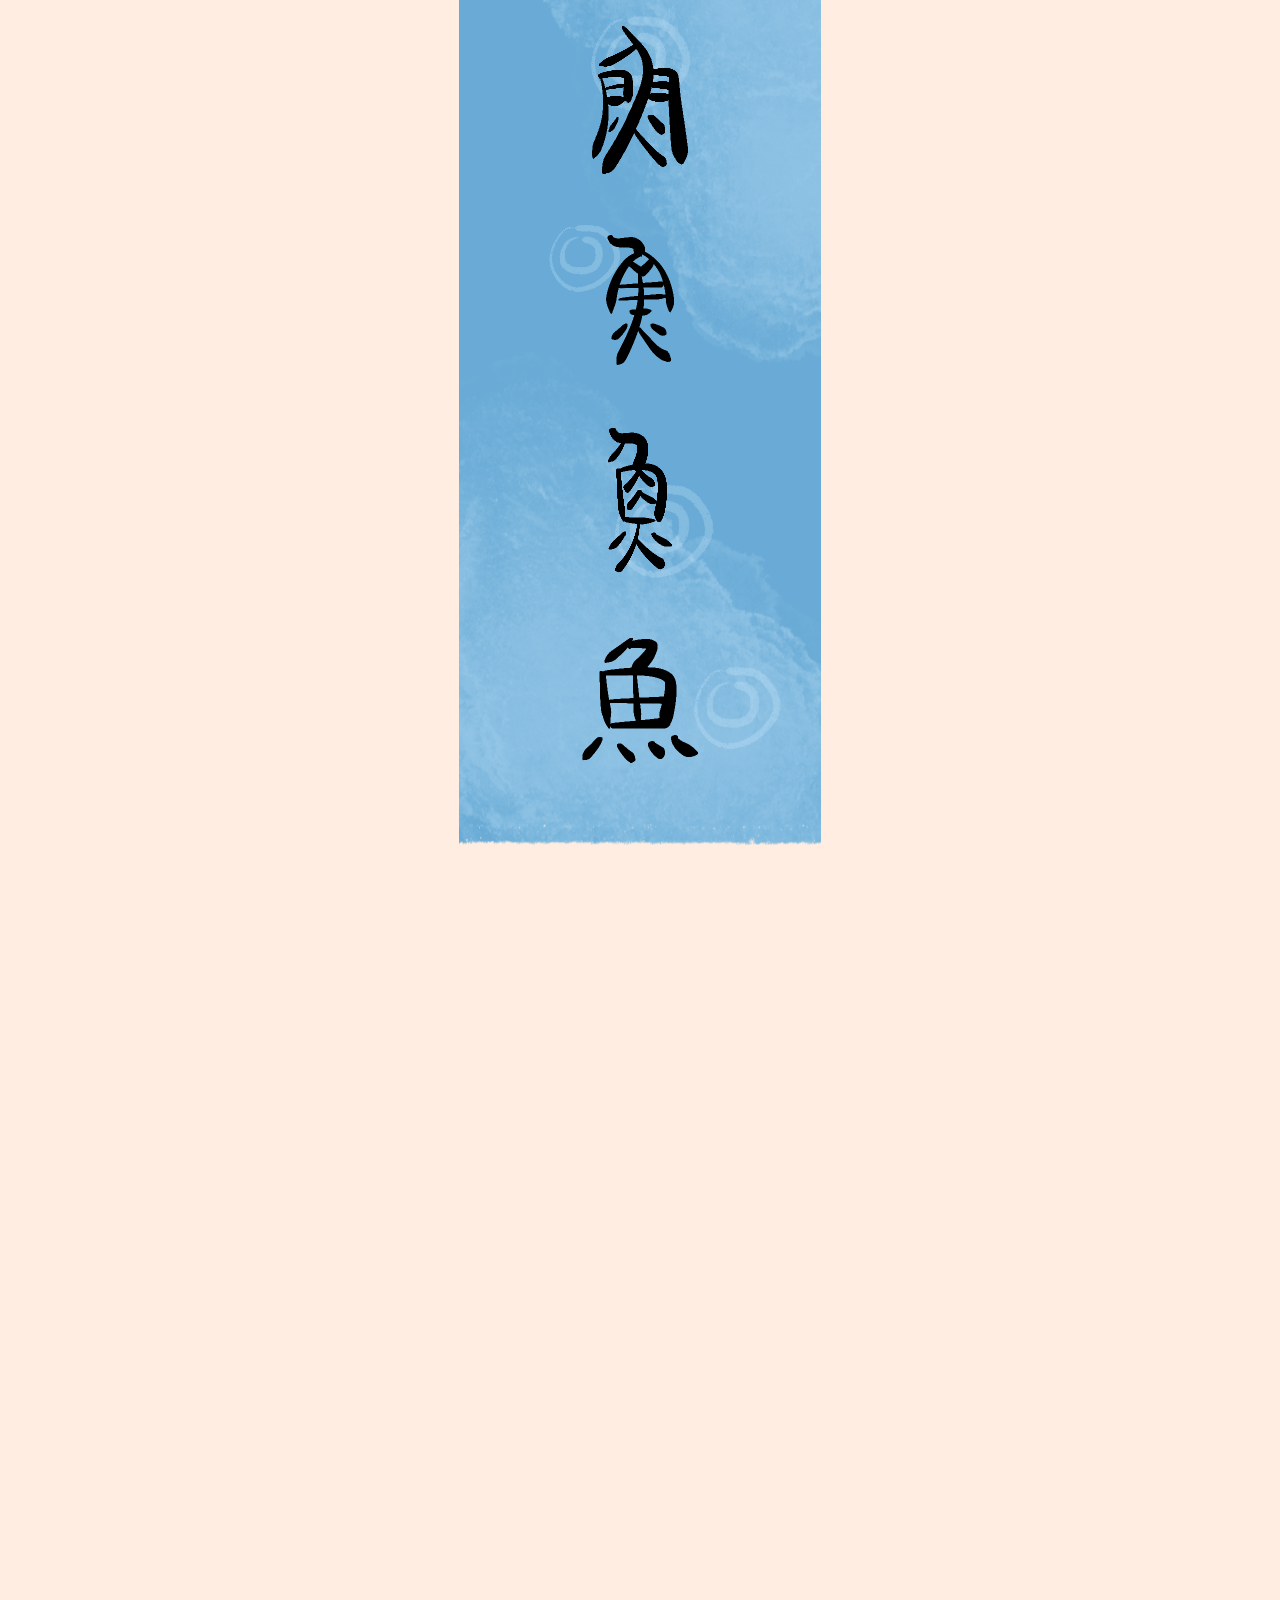
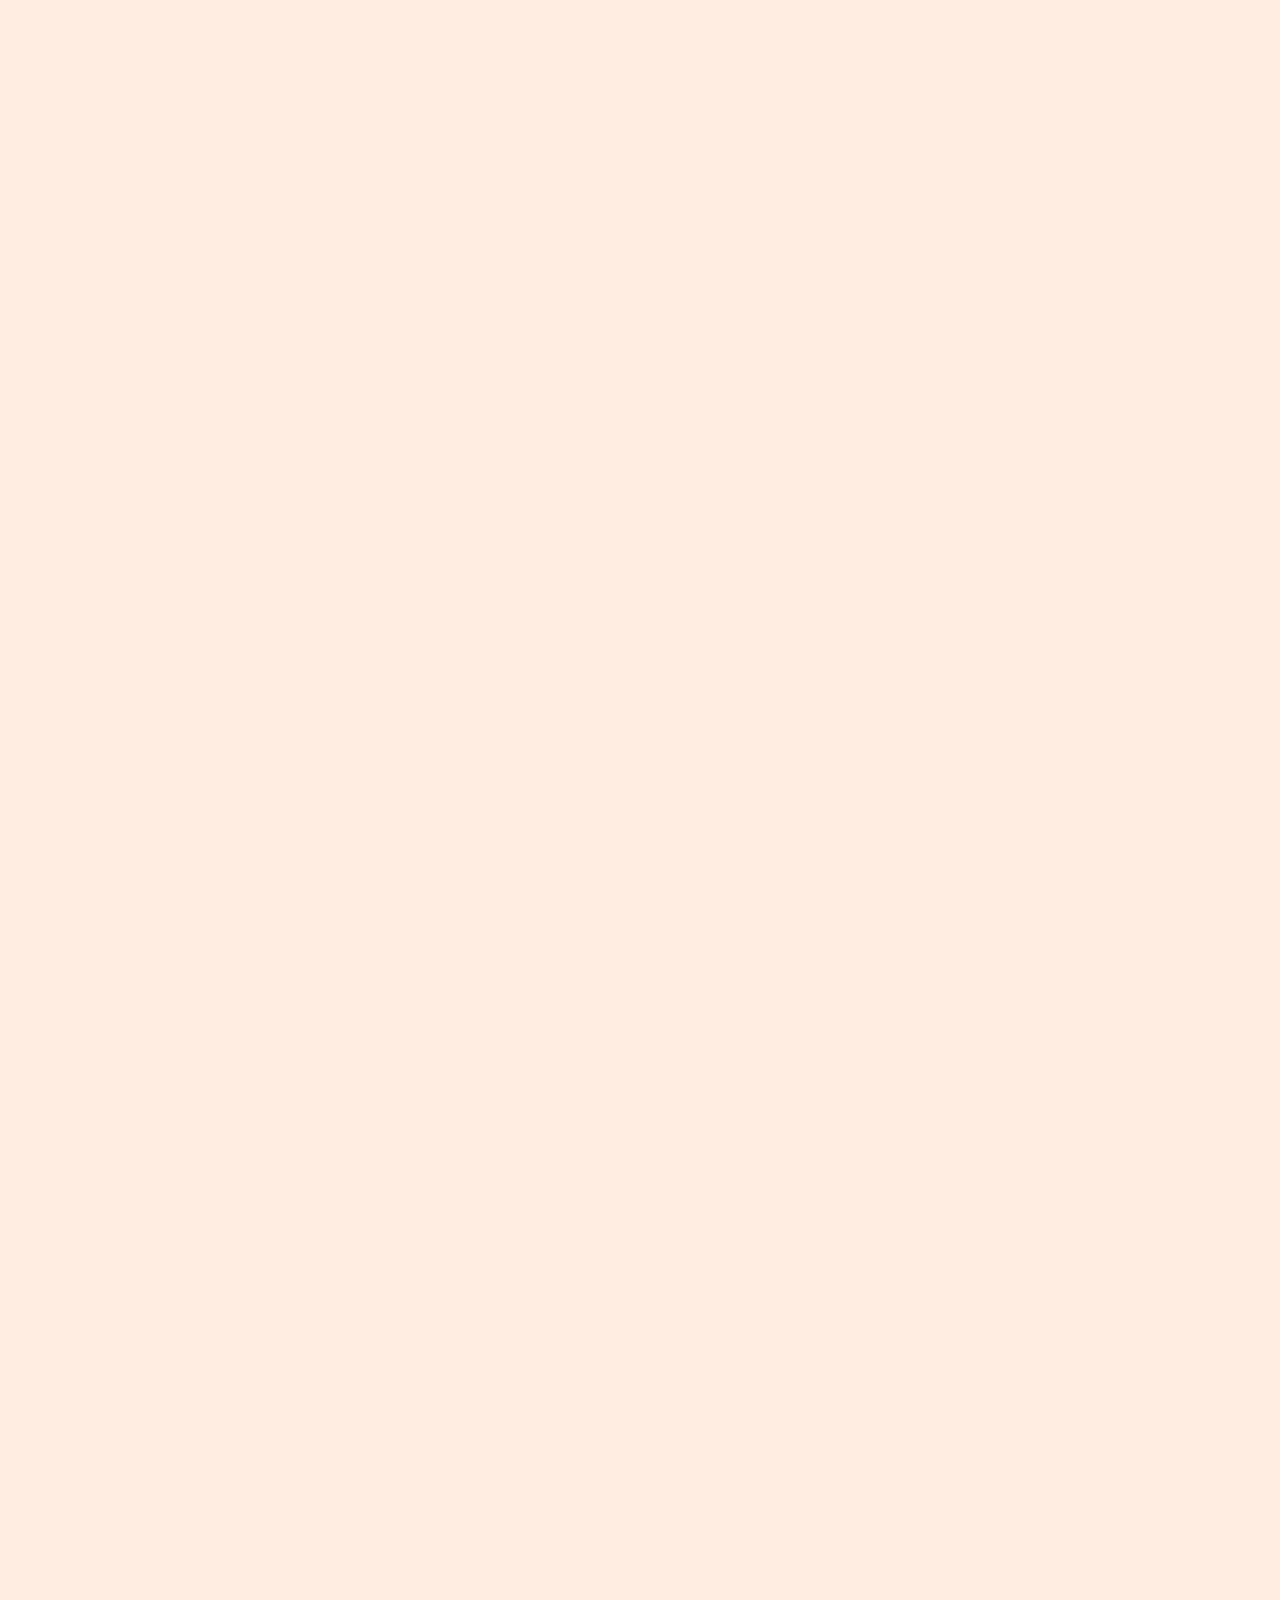
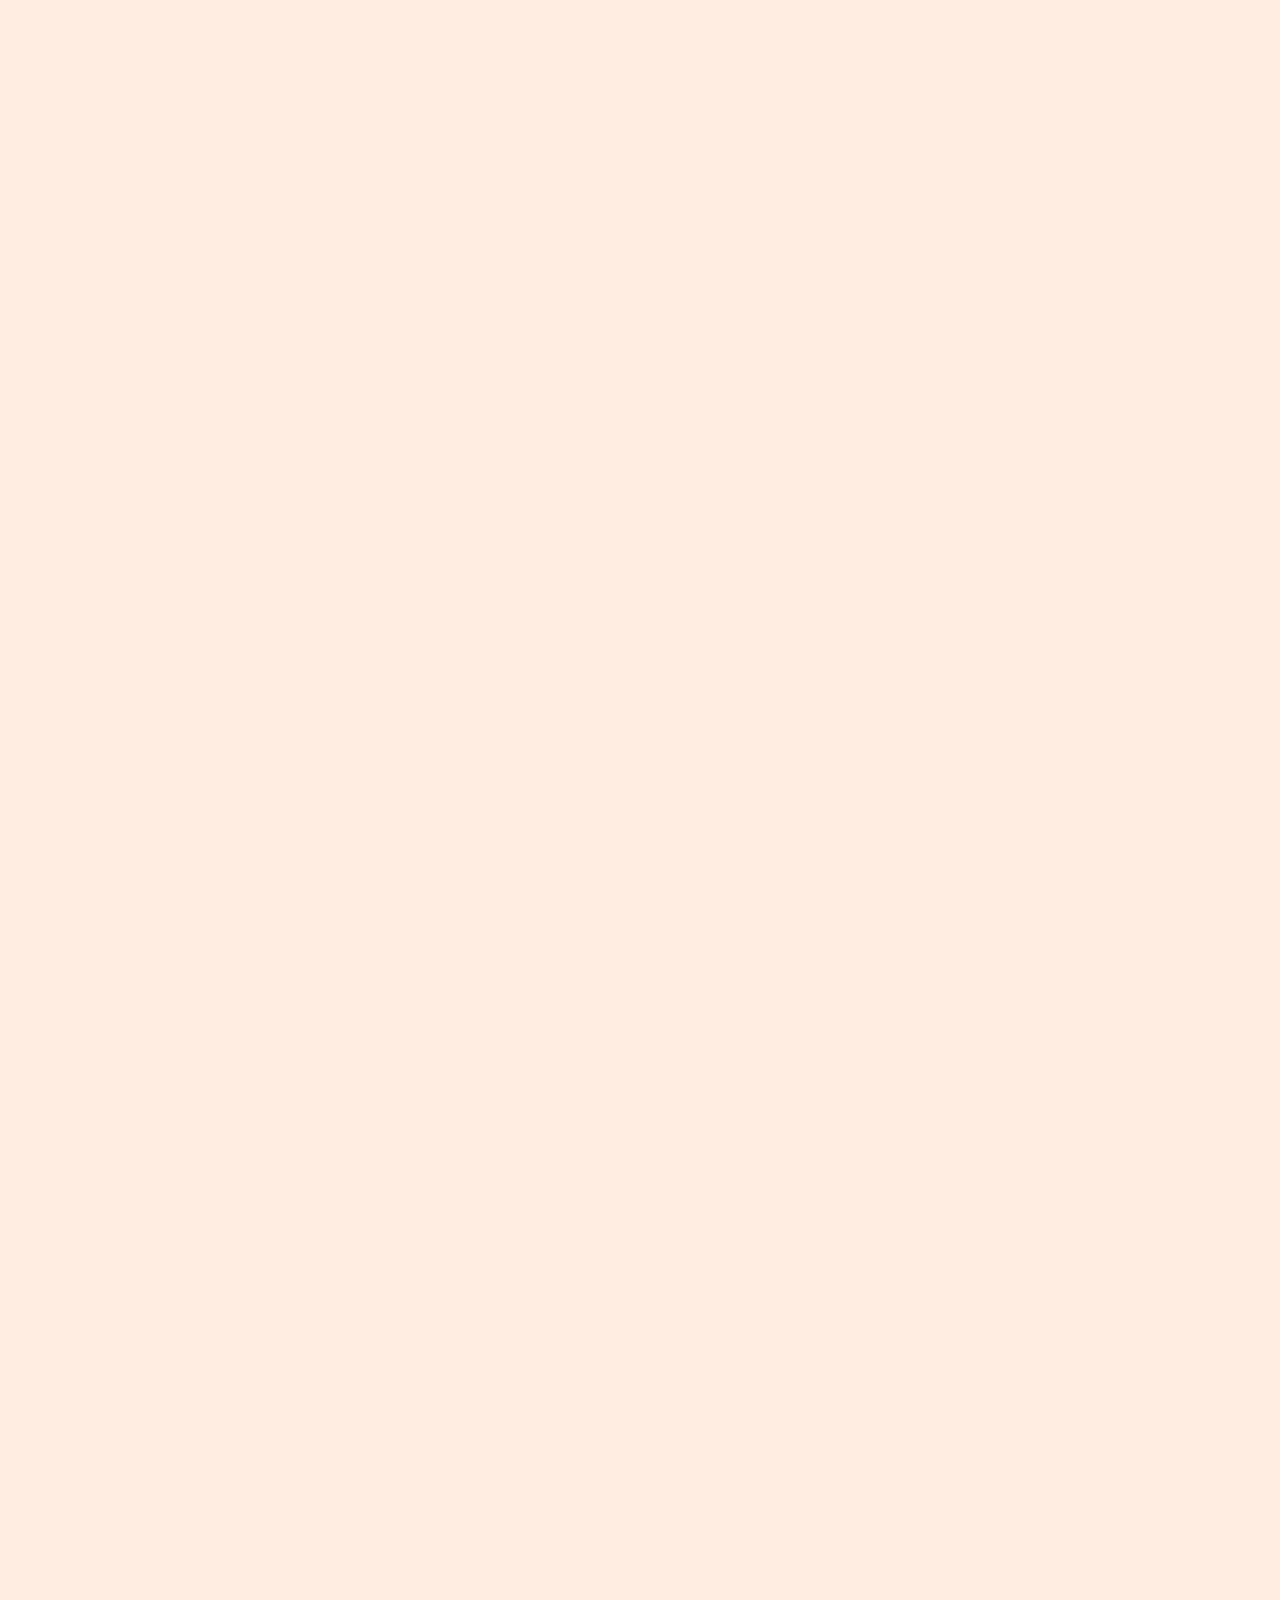
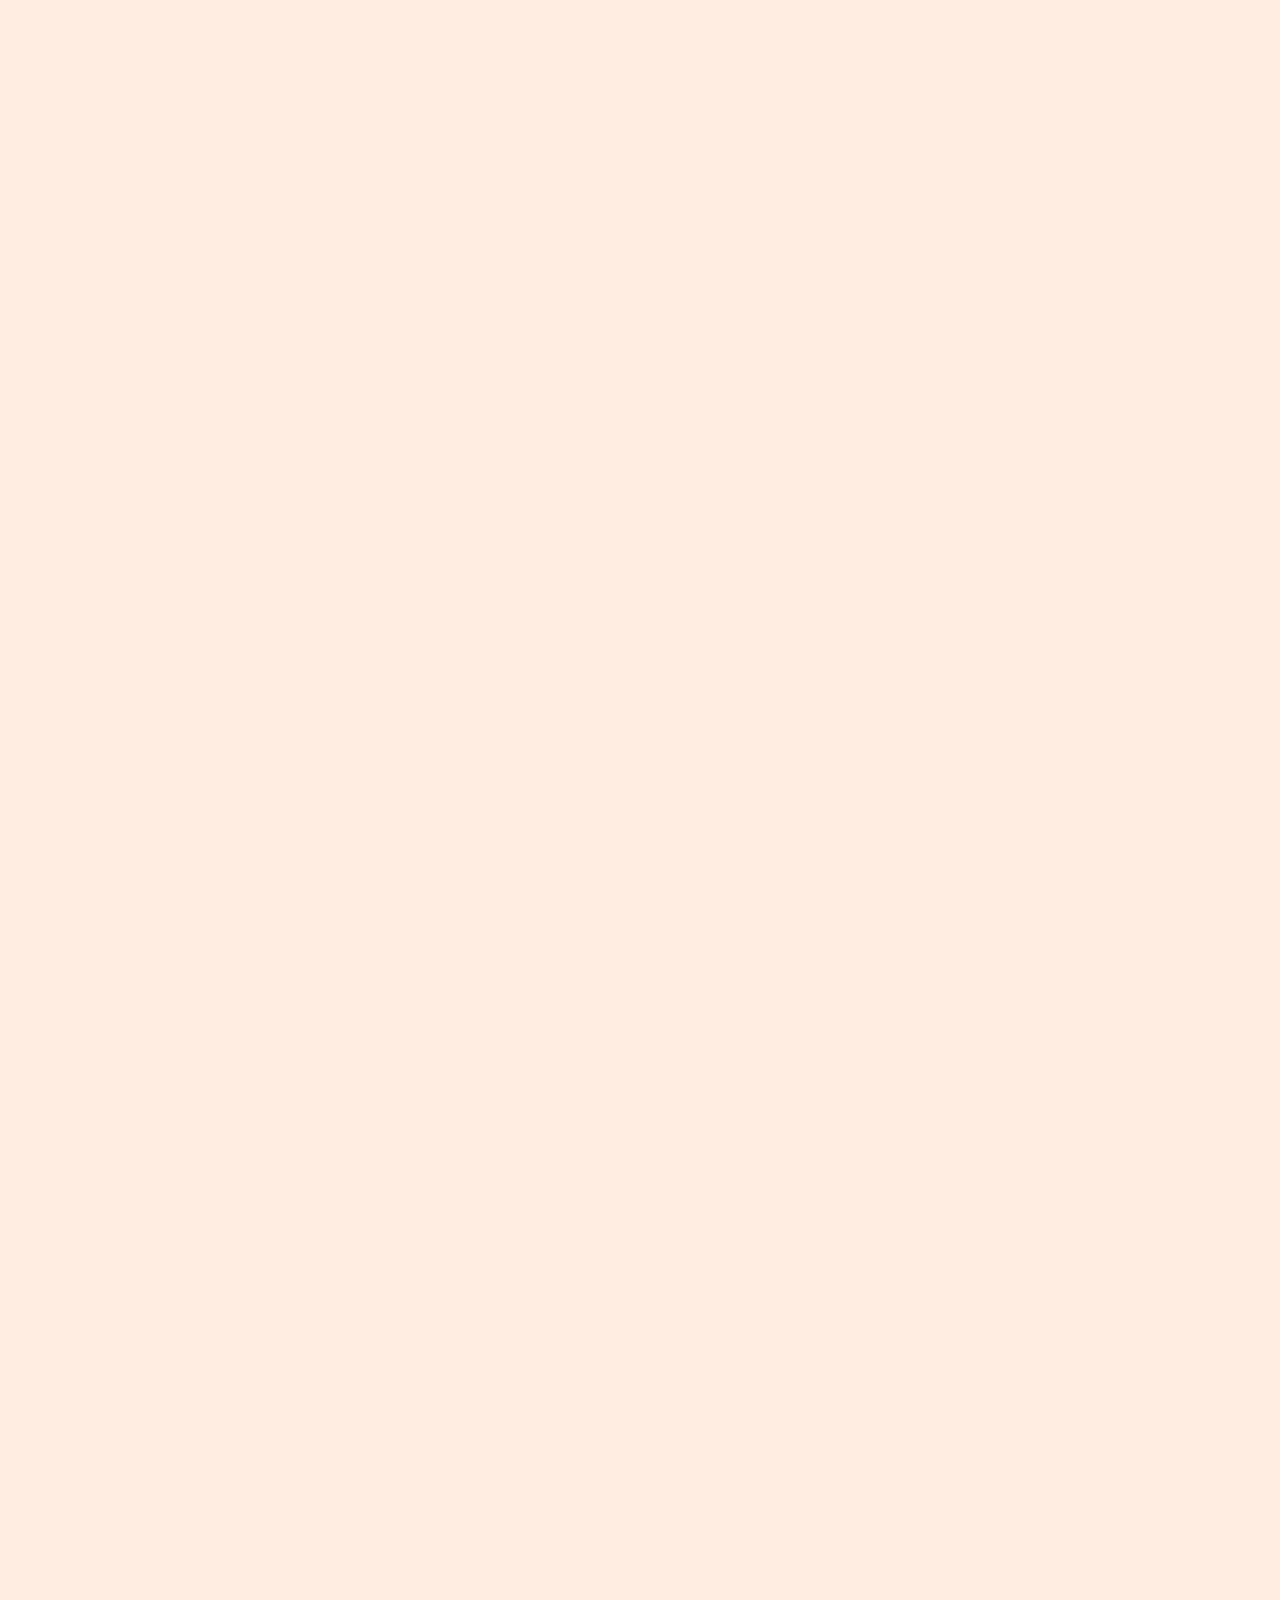
==== commit d69e5b2b: "SOCC: filled up About page" ====
--- a/index.html
+++ b/index.html
@@ -24,7 +24,7 @@
   <body>
     <!-- Top navigation bar -->
     <nav id="top-navigation-bar">
-      <a href="" id="nav-about">By Sharon Ku</a>
+      <a href="about.html" id="nav-about">About</a>
     </nav>
 
     <!-- Crinkled paper texture overlaid on everything -->
--- a/css/style.css
+++ b/css/style.css
@@ -54,6 +54,8 @@
   position: fixed;
   pointer-events: none;
   z-index: 1;
+
+  width: 100%;
 }
 
 /**********************
@@ -101,6 +103,8 @@
   align-items: center;
 
   flex-flow: column;
+
+  margin-top: 20px;
 }
 
 #title {
@@ -118,6 +122,10 @@
   animation-name: blur-effect;
   animation-duration: 10s;
   animation-iteration-count: 1;
+
+  display: flex;
+  flex-flow: column;
+  justify-content: center;
 
   /*font-family: "Noto Serif HK", serif; */
 
@@ -183,9 +191,34 @@
   font-size: 1.8rem;
   text-align: center;
 
-  margin-top: 30vh;
-  margin-bottom: 30vh;
+  margin-top: 250px;
+  margin-bottom: 250px;
 
   /* padding: 0 30px; */
   /* background: red; */
 }
+
+/**********************
+About page
+***********************/
+
+#about-spacing {
+  height: 100px;
+}
+
+#about-heading {
+  margin-top: 100px;
+  margin-bottom: 50px;
+}
+
+#about-description p {
+  font-size: 1.8rem;
+  /* text-align: center; */
+  margin-bottom: 50px;
+
+  /* margin-top: 250px;
+  margin-bottom: 250px; */
+
+  /* padding: 0 30px; */
+  /* background: red; */
+}
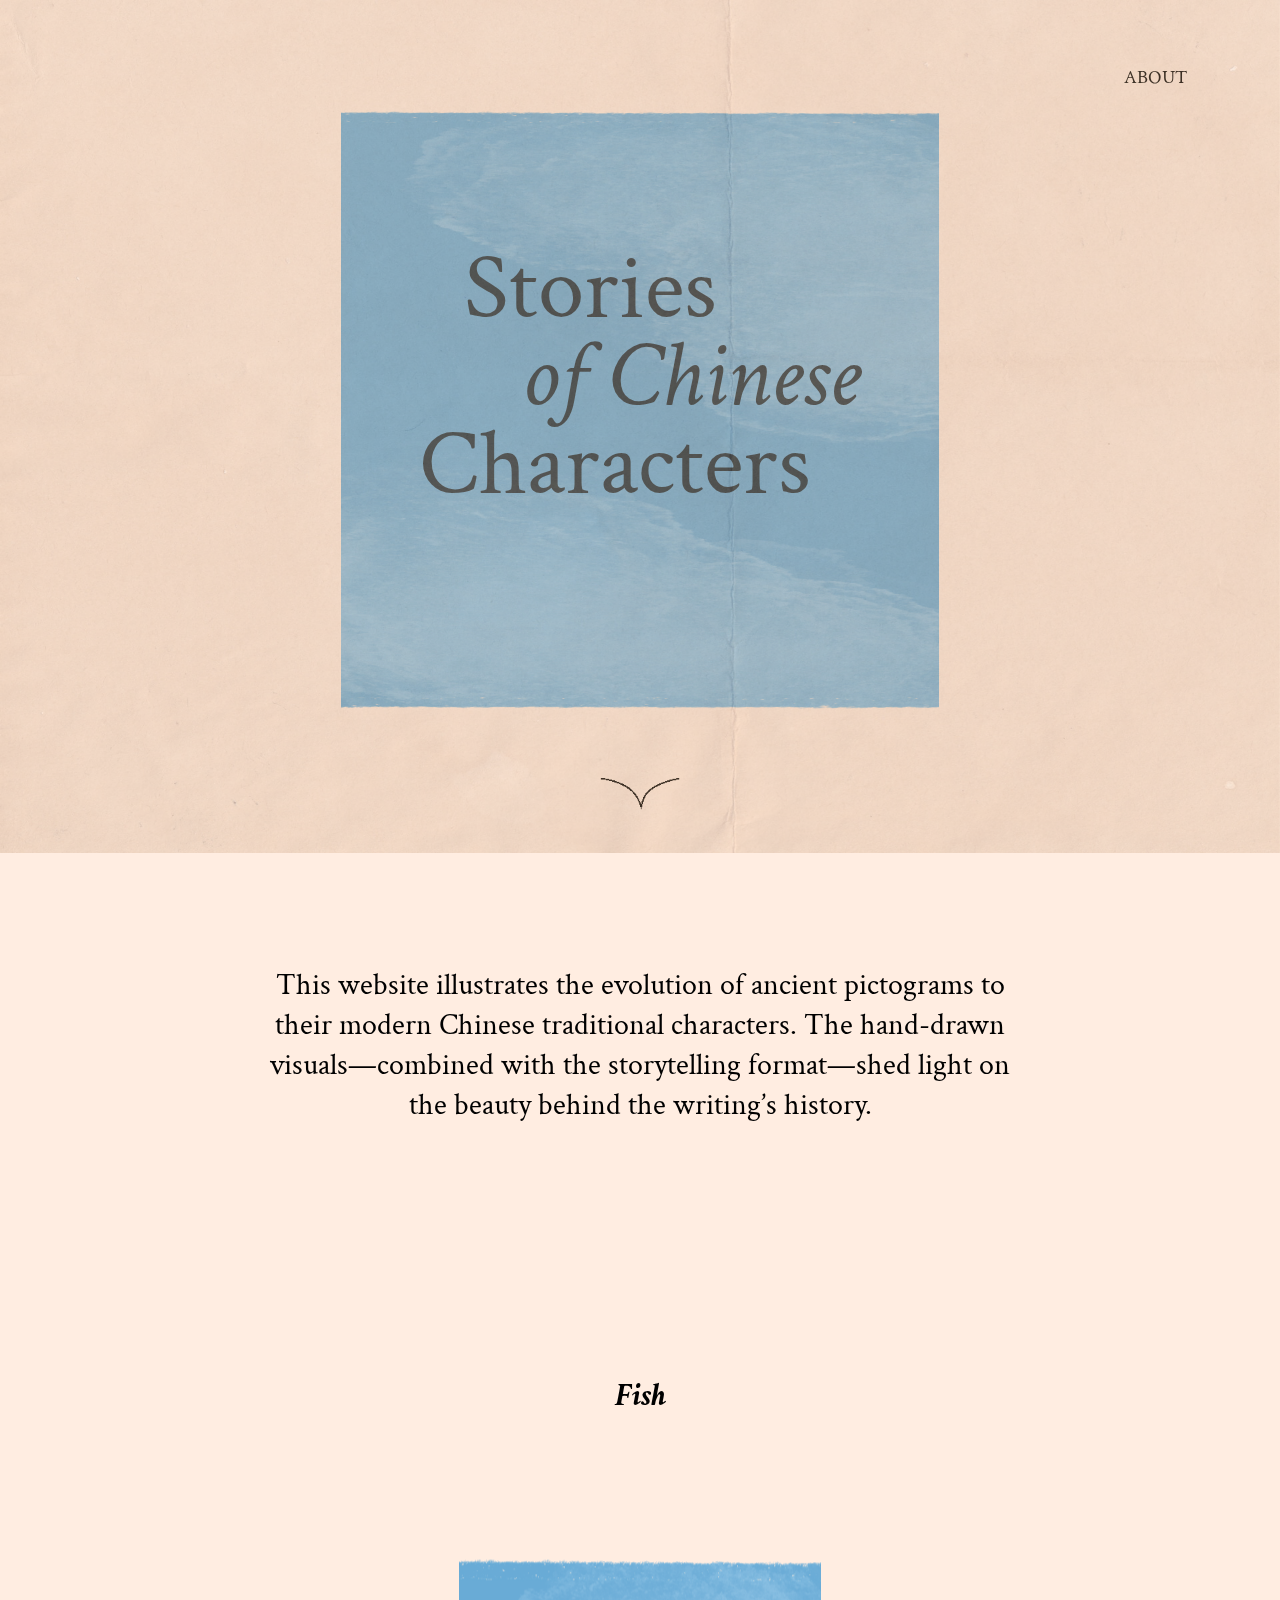
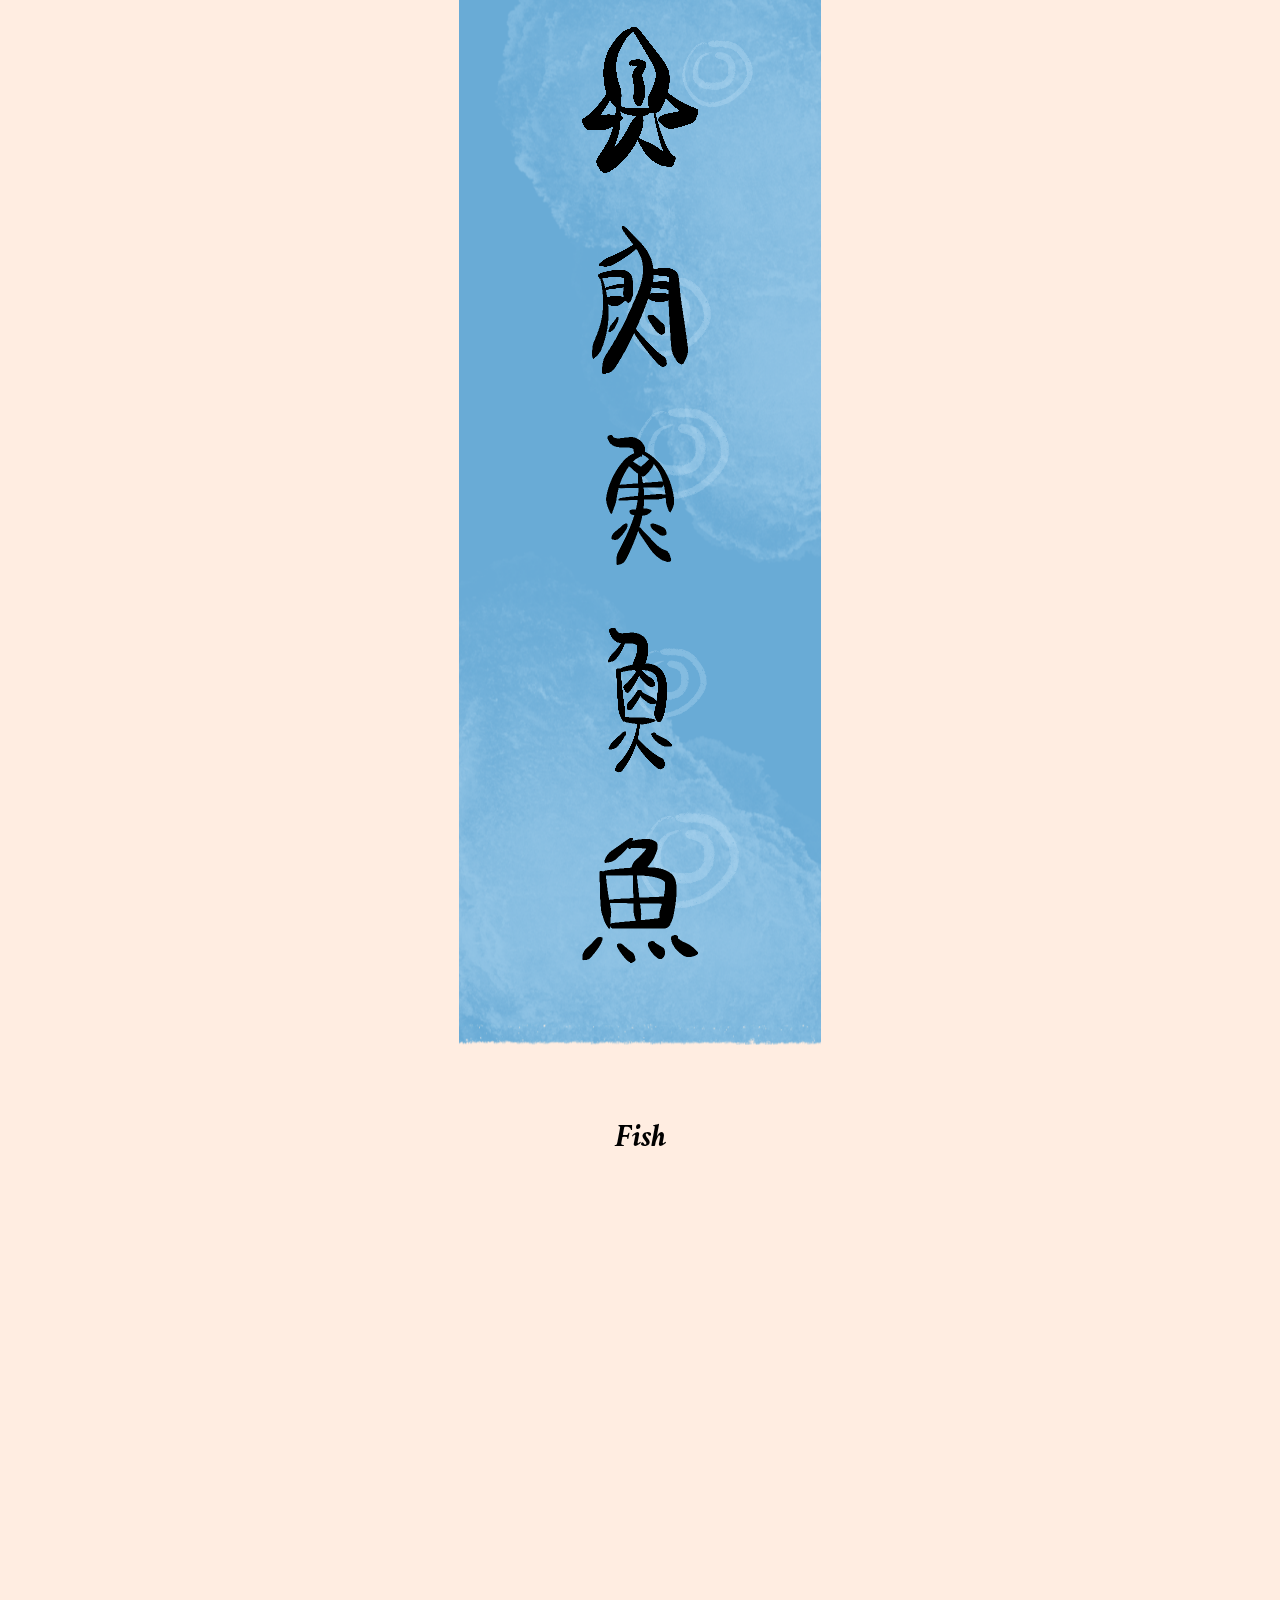
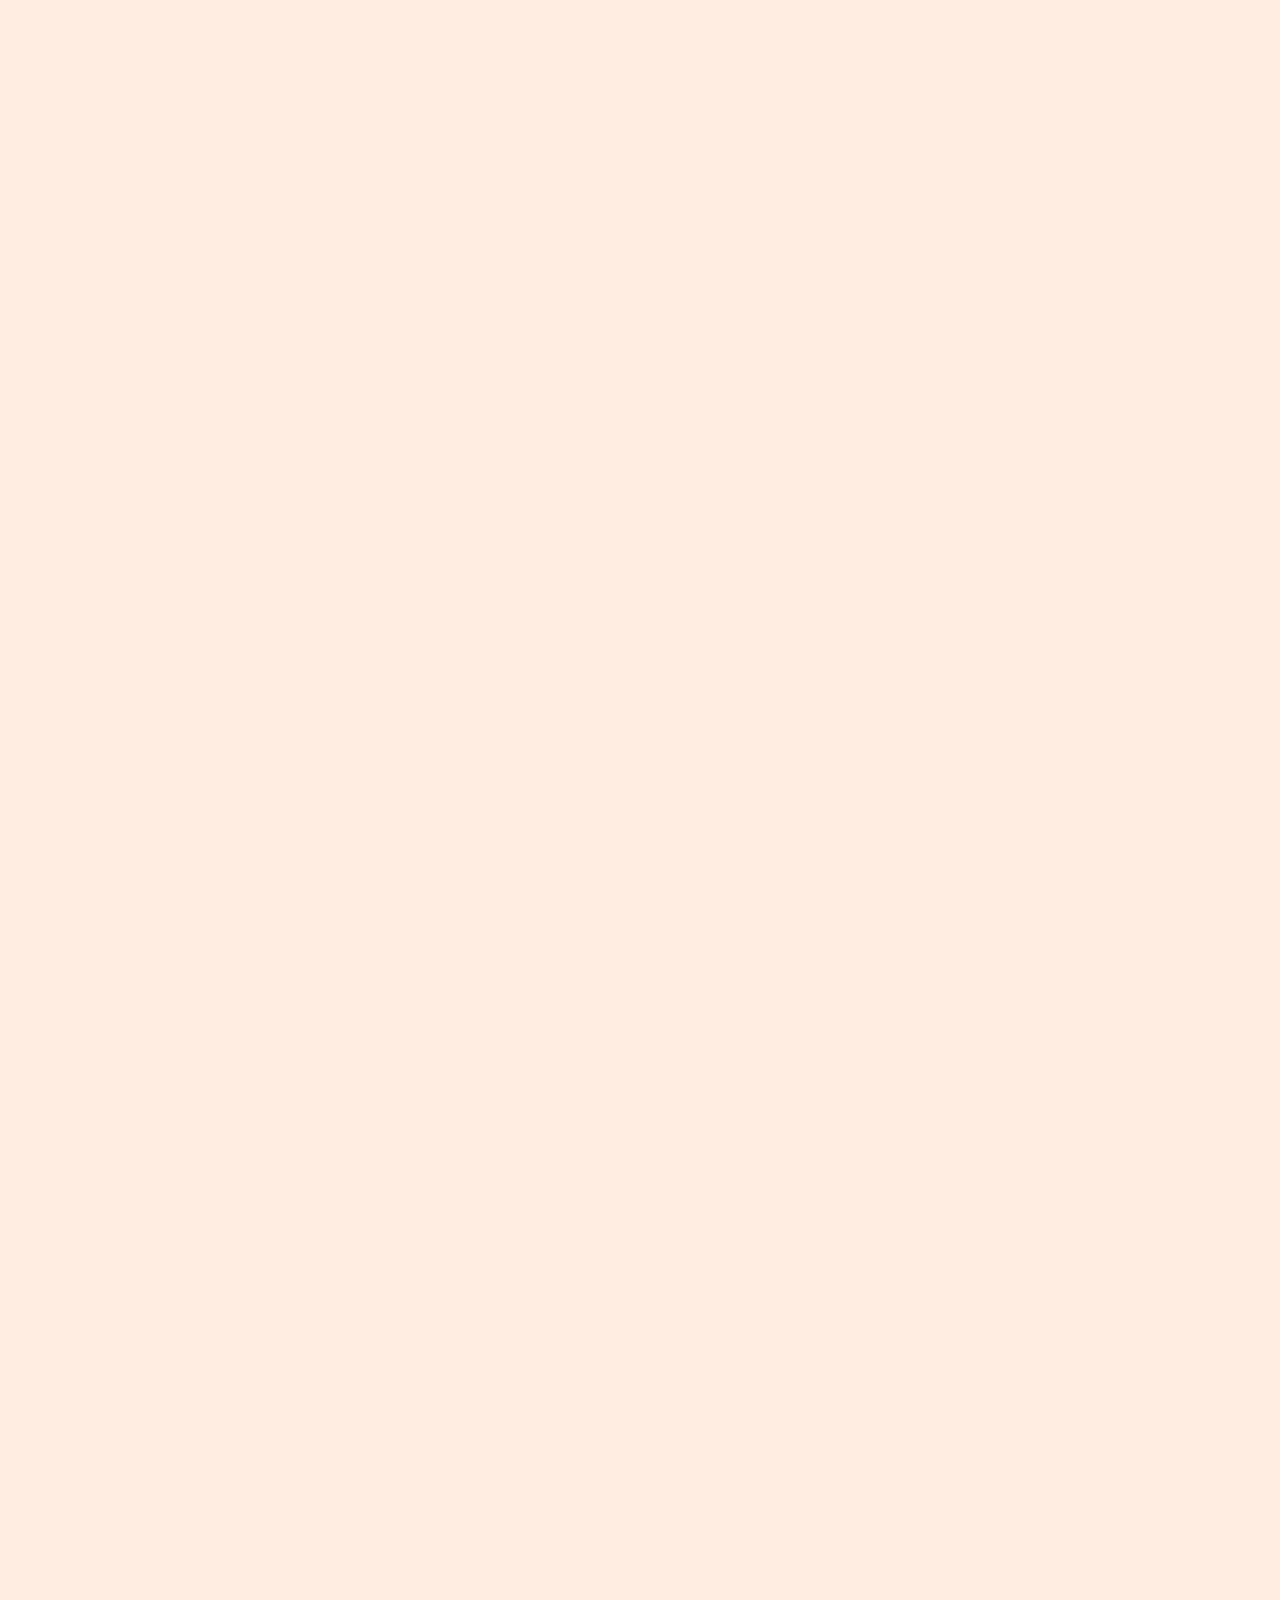
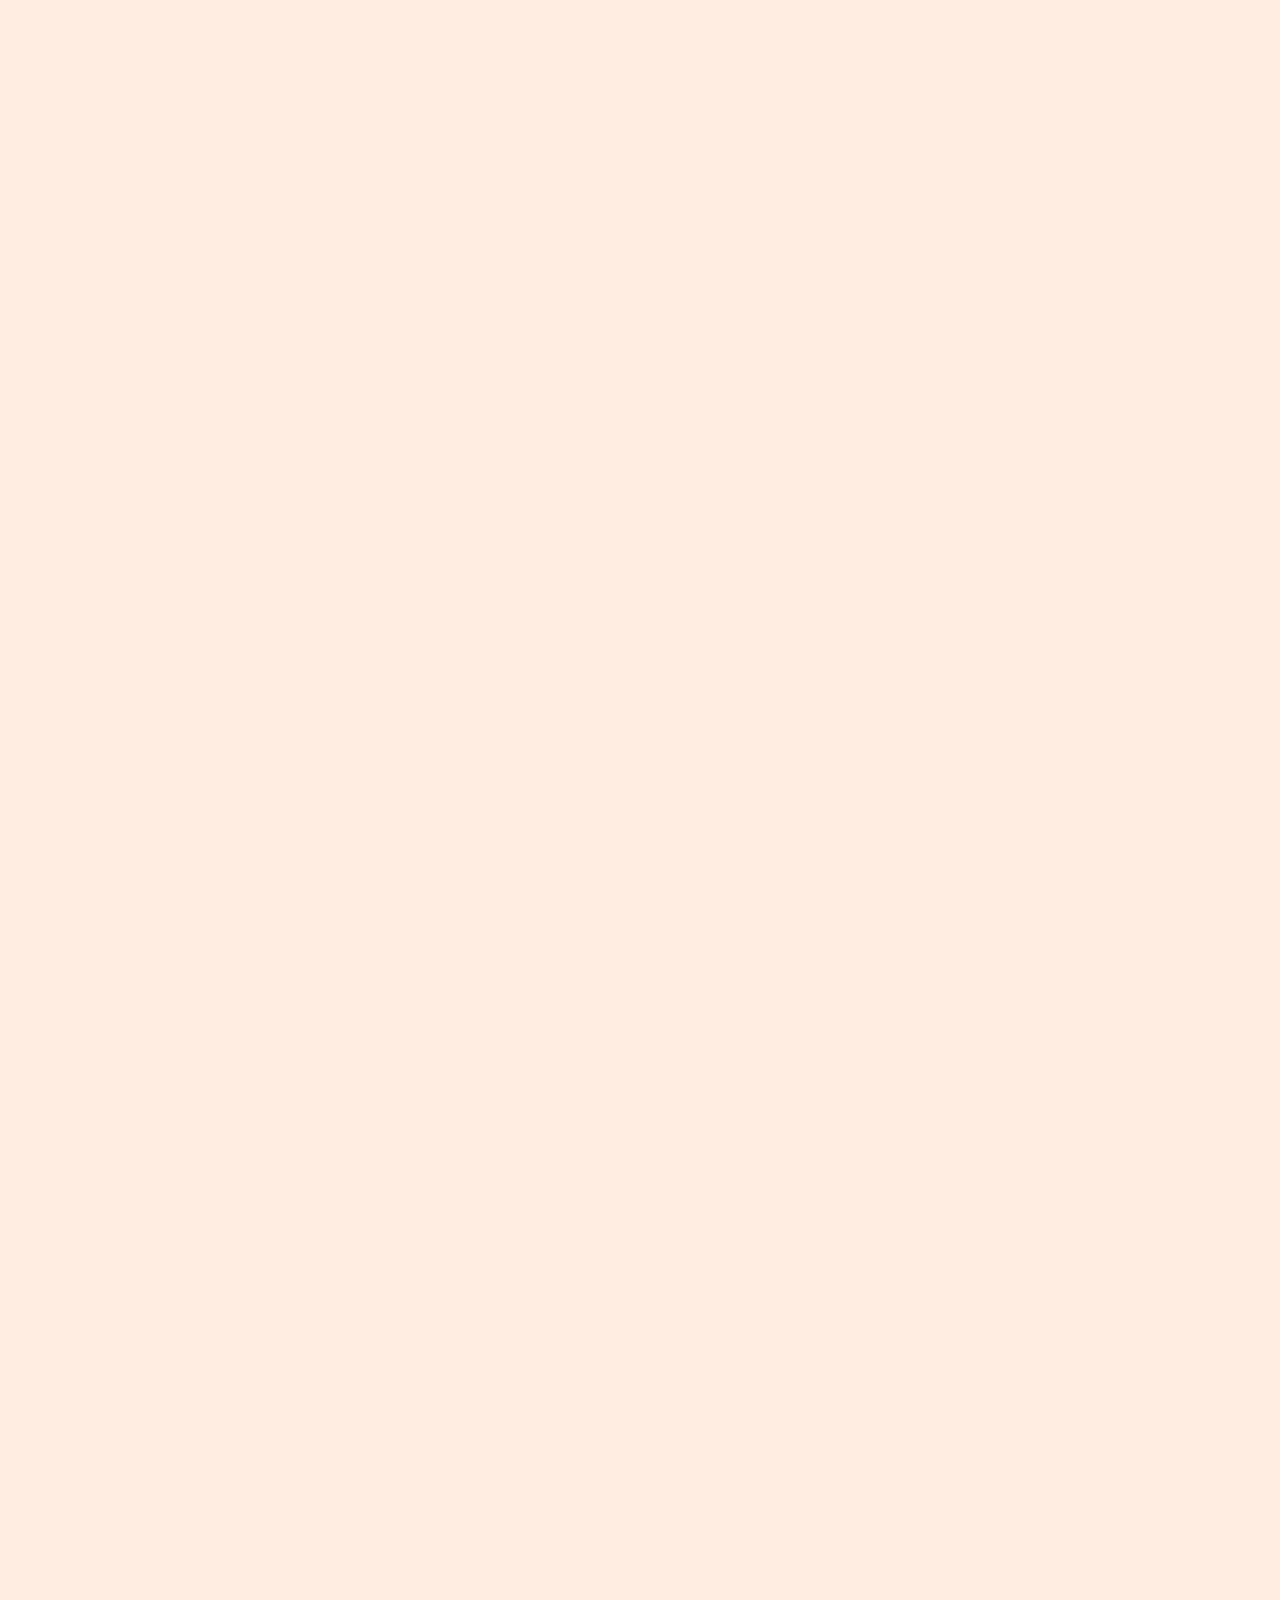
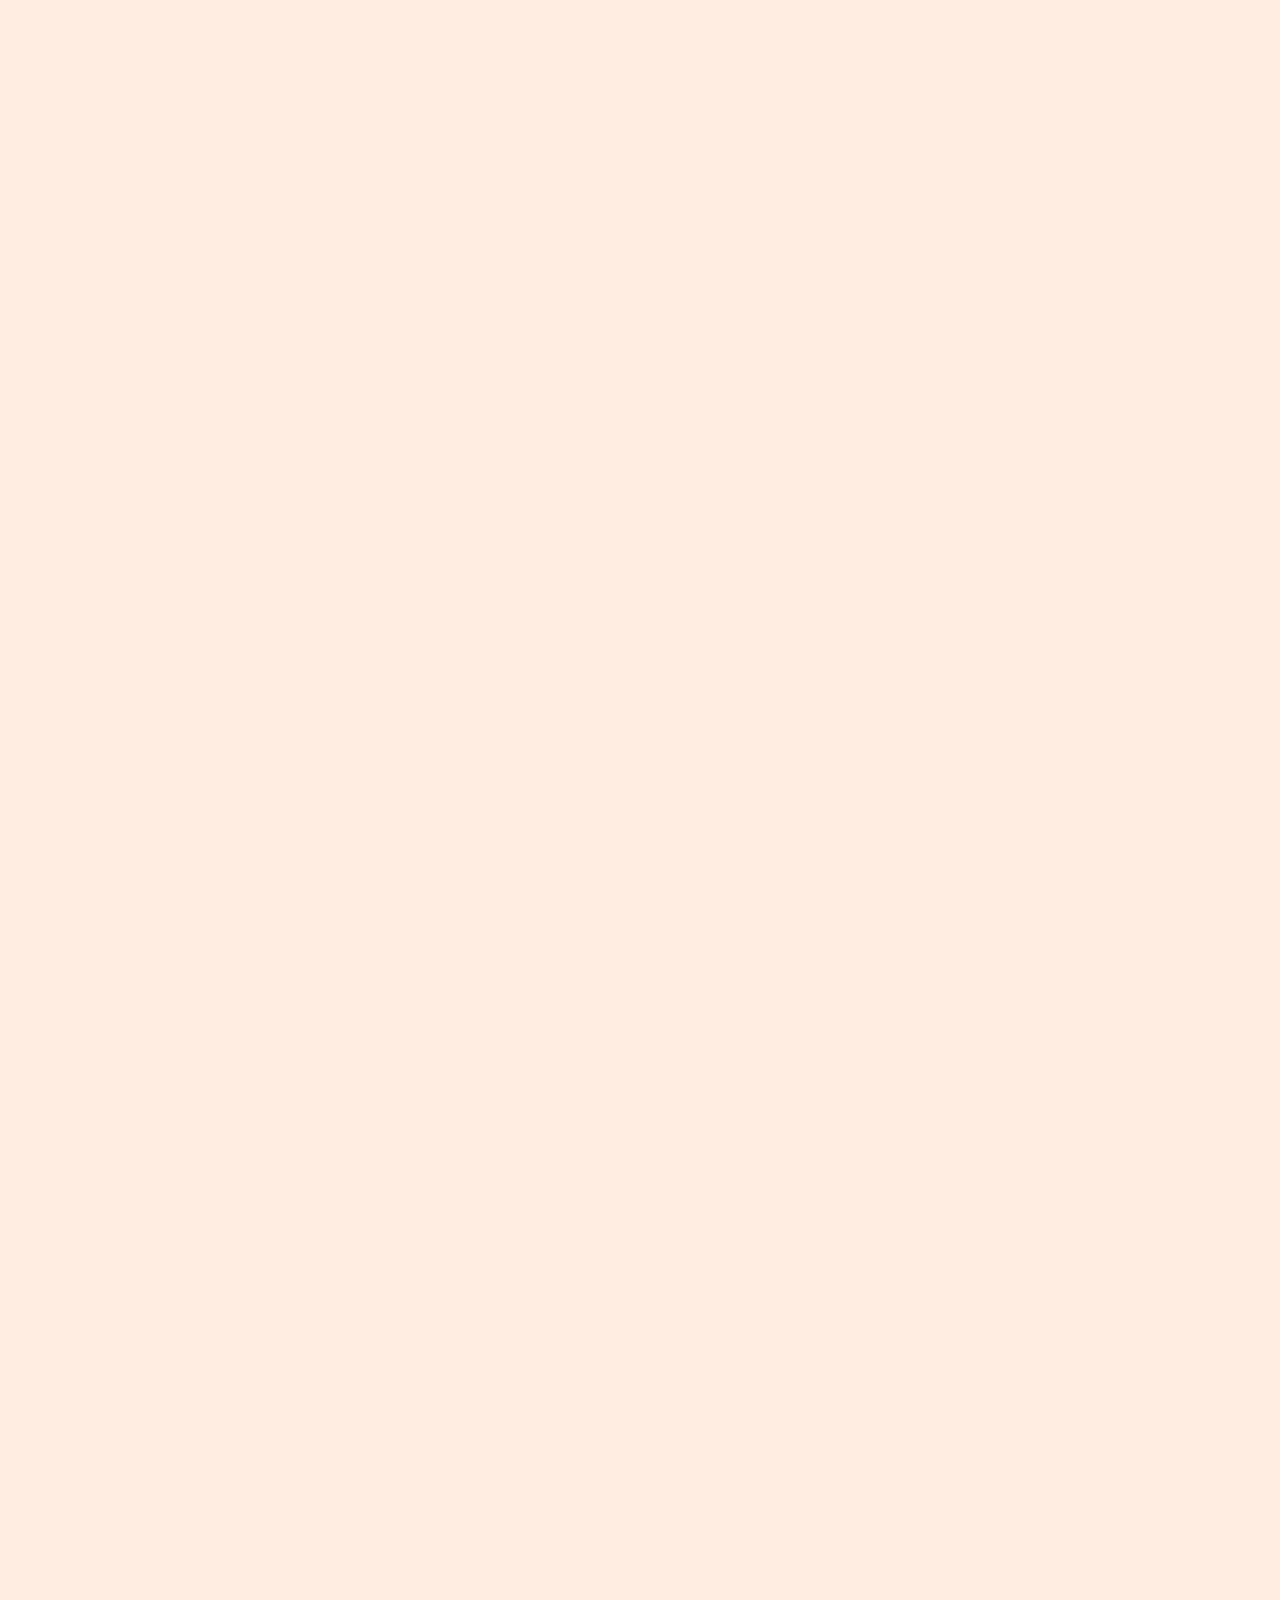
==== commit 44849889: "SOCC: fixed sizing" ====
--- a/index.html
+++ b/index.html
@@ -71,6 +71,11 @@
       </section>
 
       <!-- Characters -->
+      <h1 id="fish-heading" class="character-heading">Fish</h1>
+
+      <div class="character-spacing"></div>
+
+      <h1 id="fish-heading" class="character-heading">Fish</h1>
     </div>
 
     <!-- My scripts -->
--- a/css/style.css
+++ b/css/style.css
@@ -20,6 +20,16 @@
   box-sizing: border-box;
 }
 
+/* Beige color behind About page */
+#background-color {
+  position: fixed;
+
+  width: 100%;
+  height: 100vh;
+  z-index: -5;
+  background: var(--beige);
+}
+
 body {
   /* background: var(--beige); */
   height: 3000px;
@@ -58,6 +68,10 @@
   width: 100%;
 }
 
+#crinkled-paper img {
+  width: 100%;
+}
+
 /**********************
 Nav section
 ***********************/
@@ -71,7 +85,7 @@
 #nav-about {
   position: absolute;
   right: 0px;
-  margin: 40px;
+  margin: 50px;
   padding: 15px 10px;
   /* background: red; */
 
@@ -79,16 +93,16 @@
   text-decoration: none;
   color: black;
   text-align: center;
-  font-size: 1rem;
+  font-size: 1.2rem;
 
   transition: all 0.51s;
 
-  height: 50px;
-  width: 100px;
+  height: 80px;
+  width: 150px;
 }
 
 #nav-about:hover {
-  font-size: 1.5rem;
+  font-size: 1.7rem;
 }
 
 /**********************
@@ -115,9 +129,9 @@
   width: 500px;
   z-index: 0;
 
-  font-size: 5.5rem;
+  font-size: 5.8rem;
   font-weight: 500;
-  line-height: 5rem;
+  line-height: 5.2rem;
 
   animation-name: blur-effect;
   animation-duration: 10s;
@@ -188,10 +202,10 @@
 ***********************/
 
 #introduction p {
-  font-size: 1.8rem;
-  text-align: center;
-
-  margin-top: 250px;
+  font-size: 1.9rem;
+  text-align: center;
+
+  margin-top: 225px;
   margin-bottom: 250px;
 
   /* padding: 0 30px; */
@@ -199,8 +213,27 @@
 }
 
 /**********************
+Characters
+***********************/
+#fish-heading {
+  text-align: center;
+  width: 100%;
+  font-style: italic;
+  /* text-transform: uppercase; */
+  /* letter-spacing: 2px; */
+}
+
+.character-spacing {
+  height: 1300px;
+}
+
+/**********************
 About page
 ***********************/
+
+#about-body {
+  height: auto;
+}
 
 #about-spacing {
   height: 100px;
@@ -208,17 +241,10 @@
 
 #about-heading {
   margin-top: 100px;
-  margin-bottom: 50px;
+  margin-bottom: 20px;
 }
 
 #about-description p {
-  font-size: 1.8rem;
-  /* text-align: center; */
-  margin-bottom: 50px;
-
-  /* margin-top: 250px;
-  margin-bottom: 250px; */
-
-  /* padding: 0 30px; */
-  /* background: red; */
-}
+  font-size: 1.7rem;
+  margin-bottom: 30px;
+}
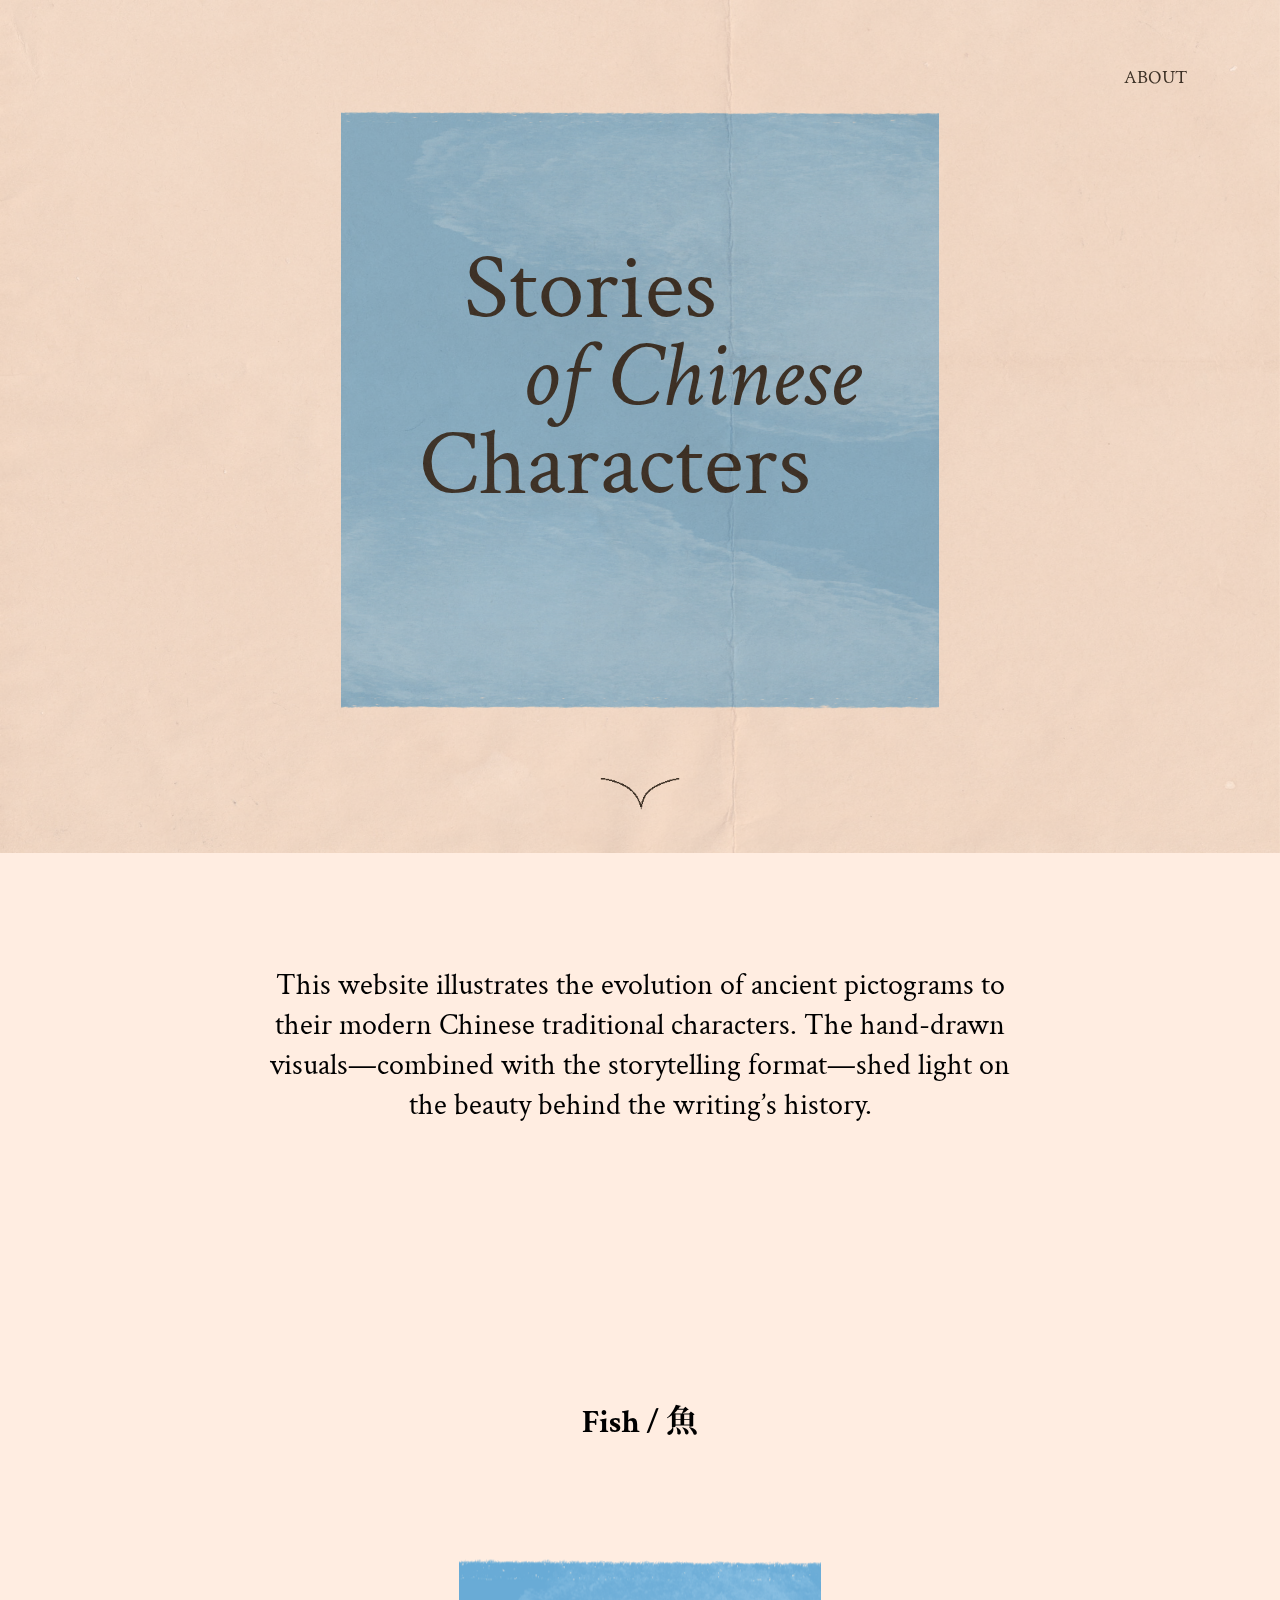
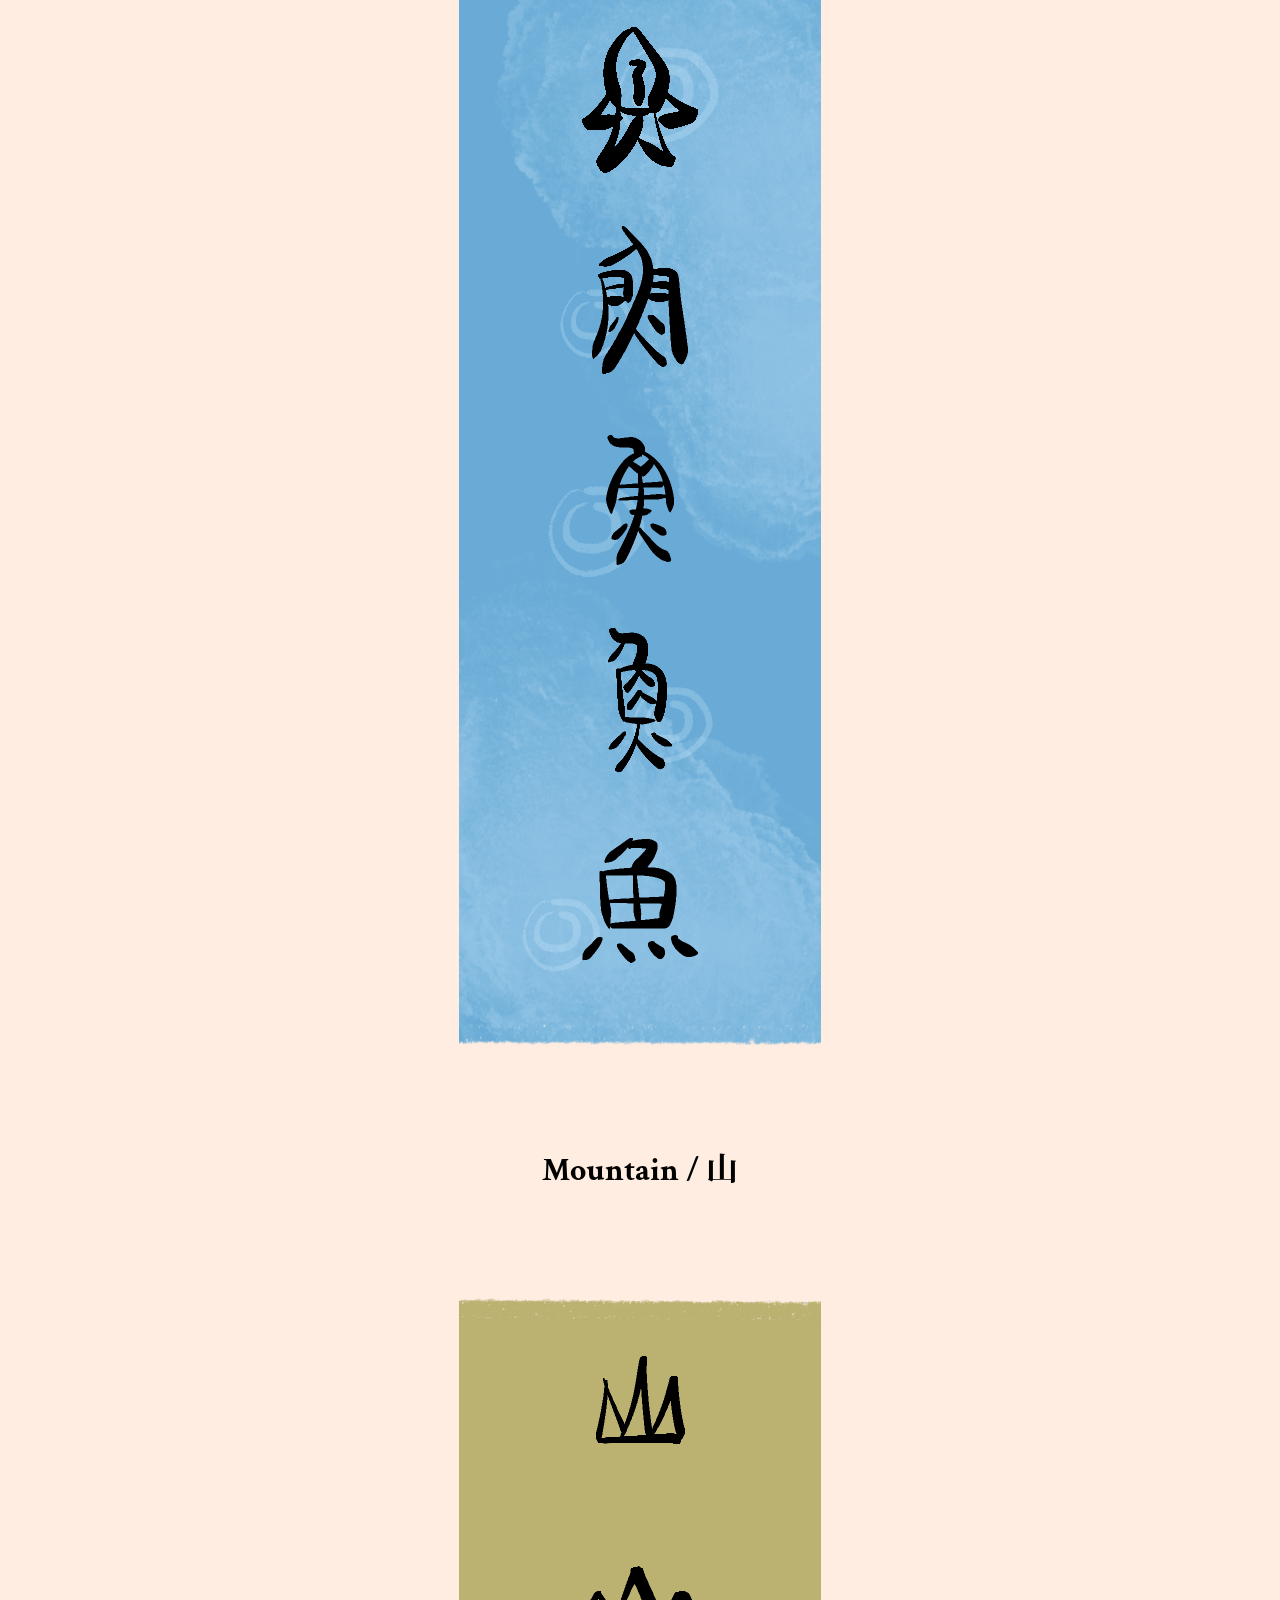
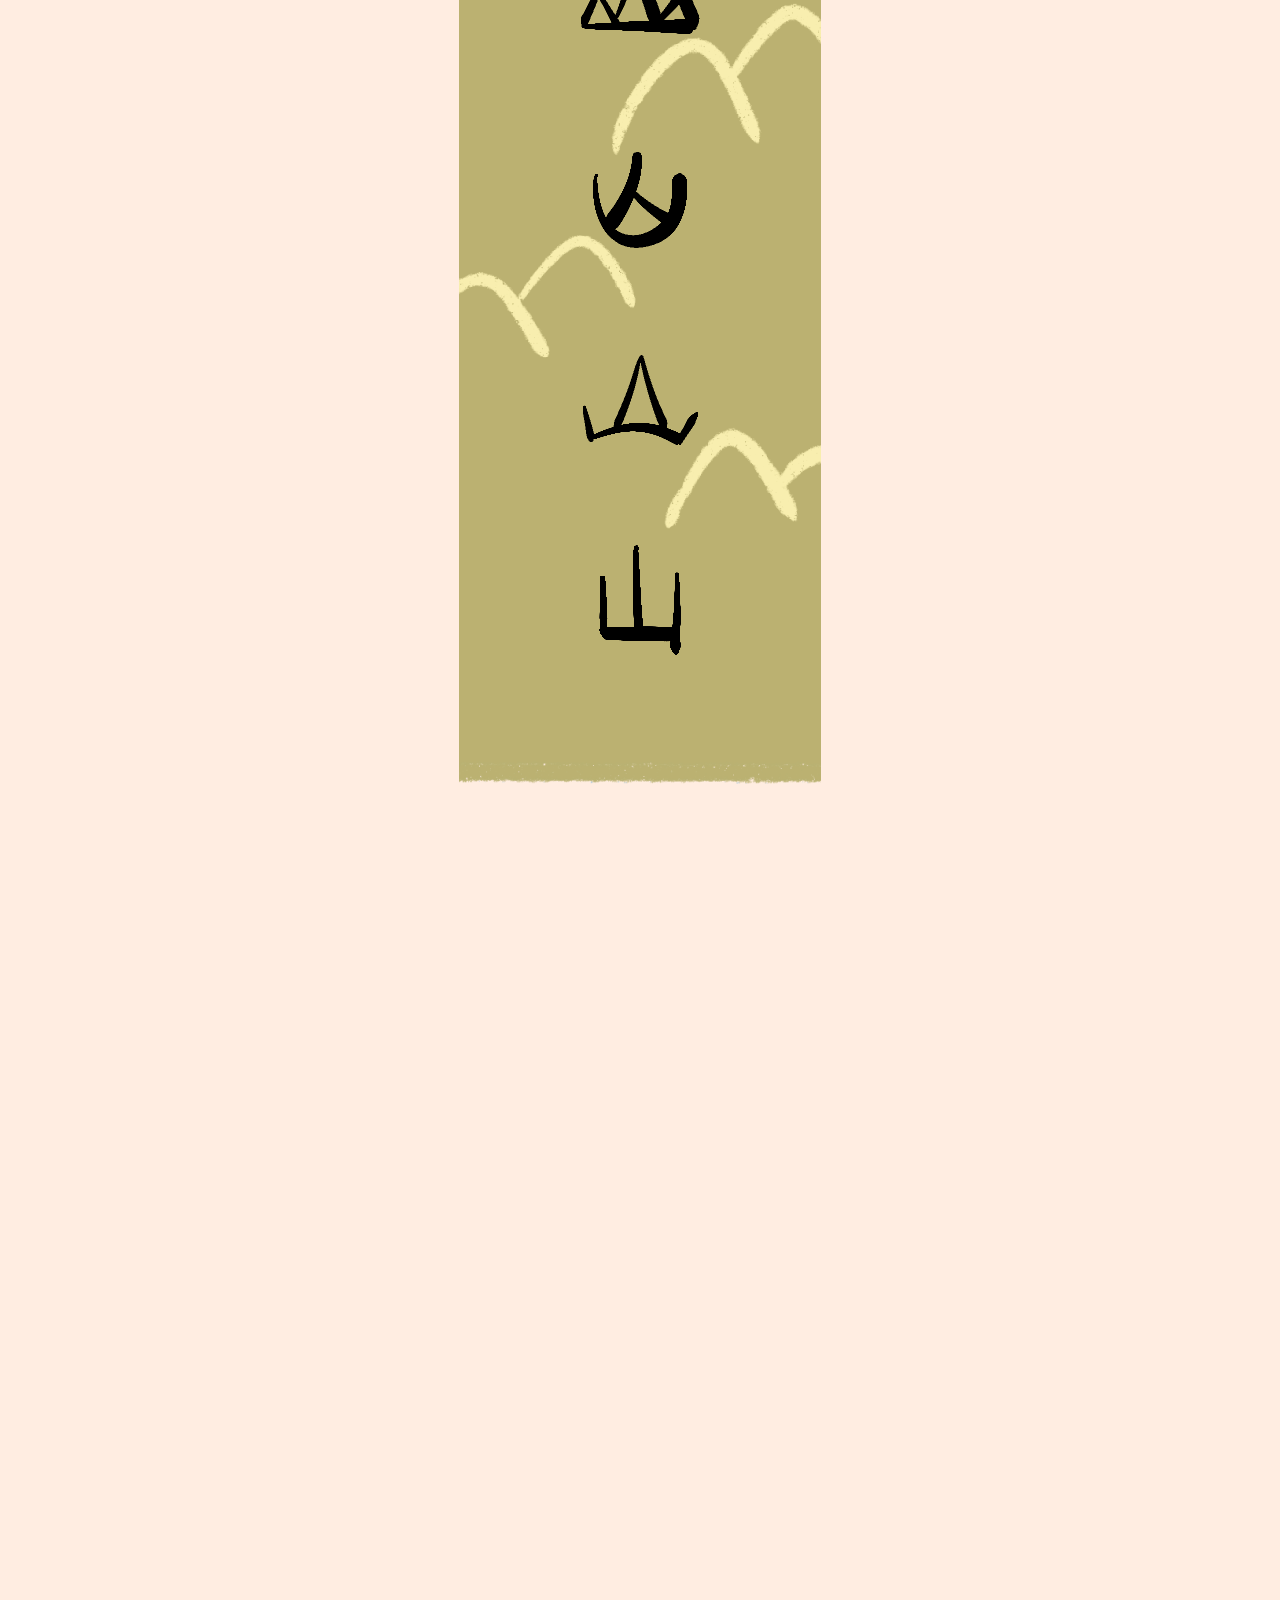
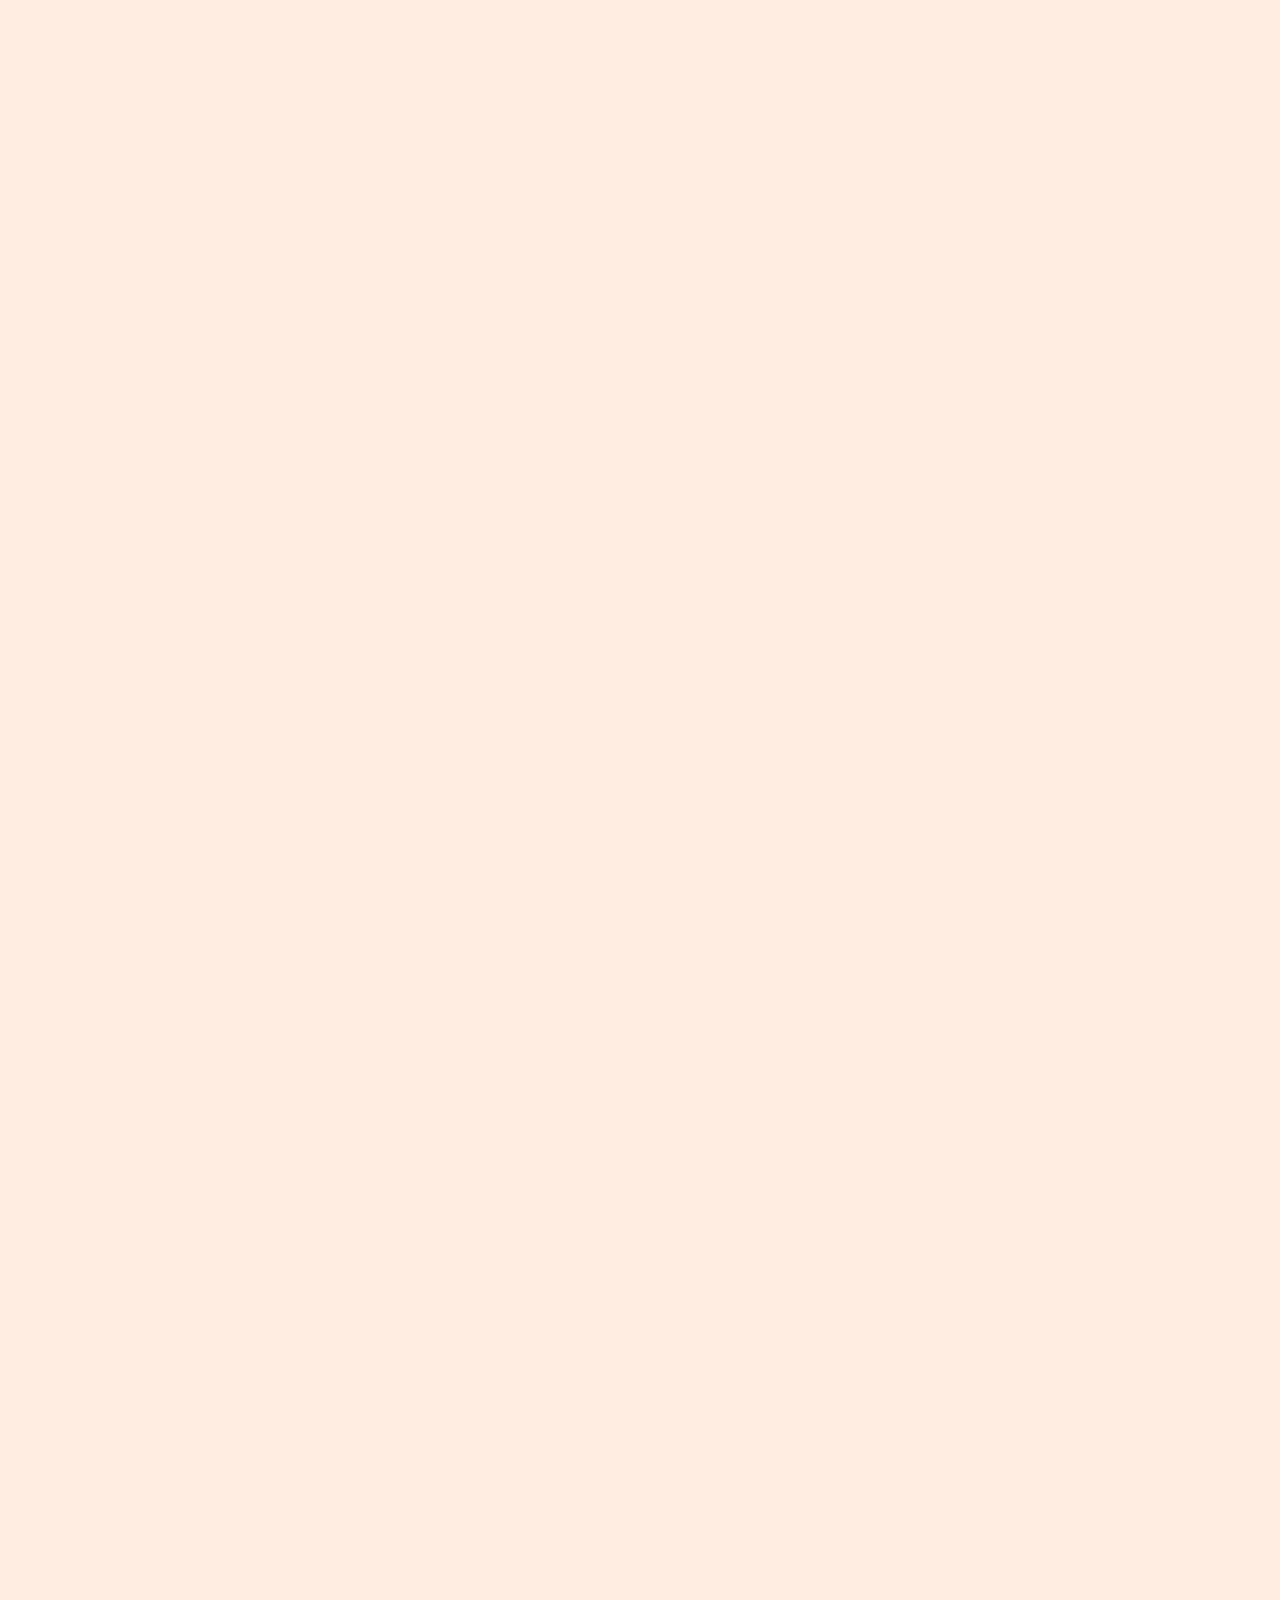
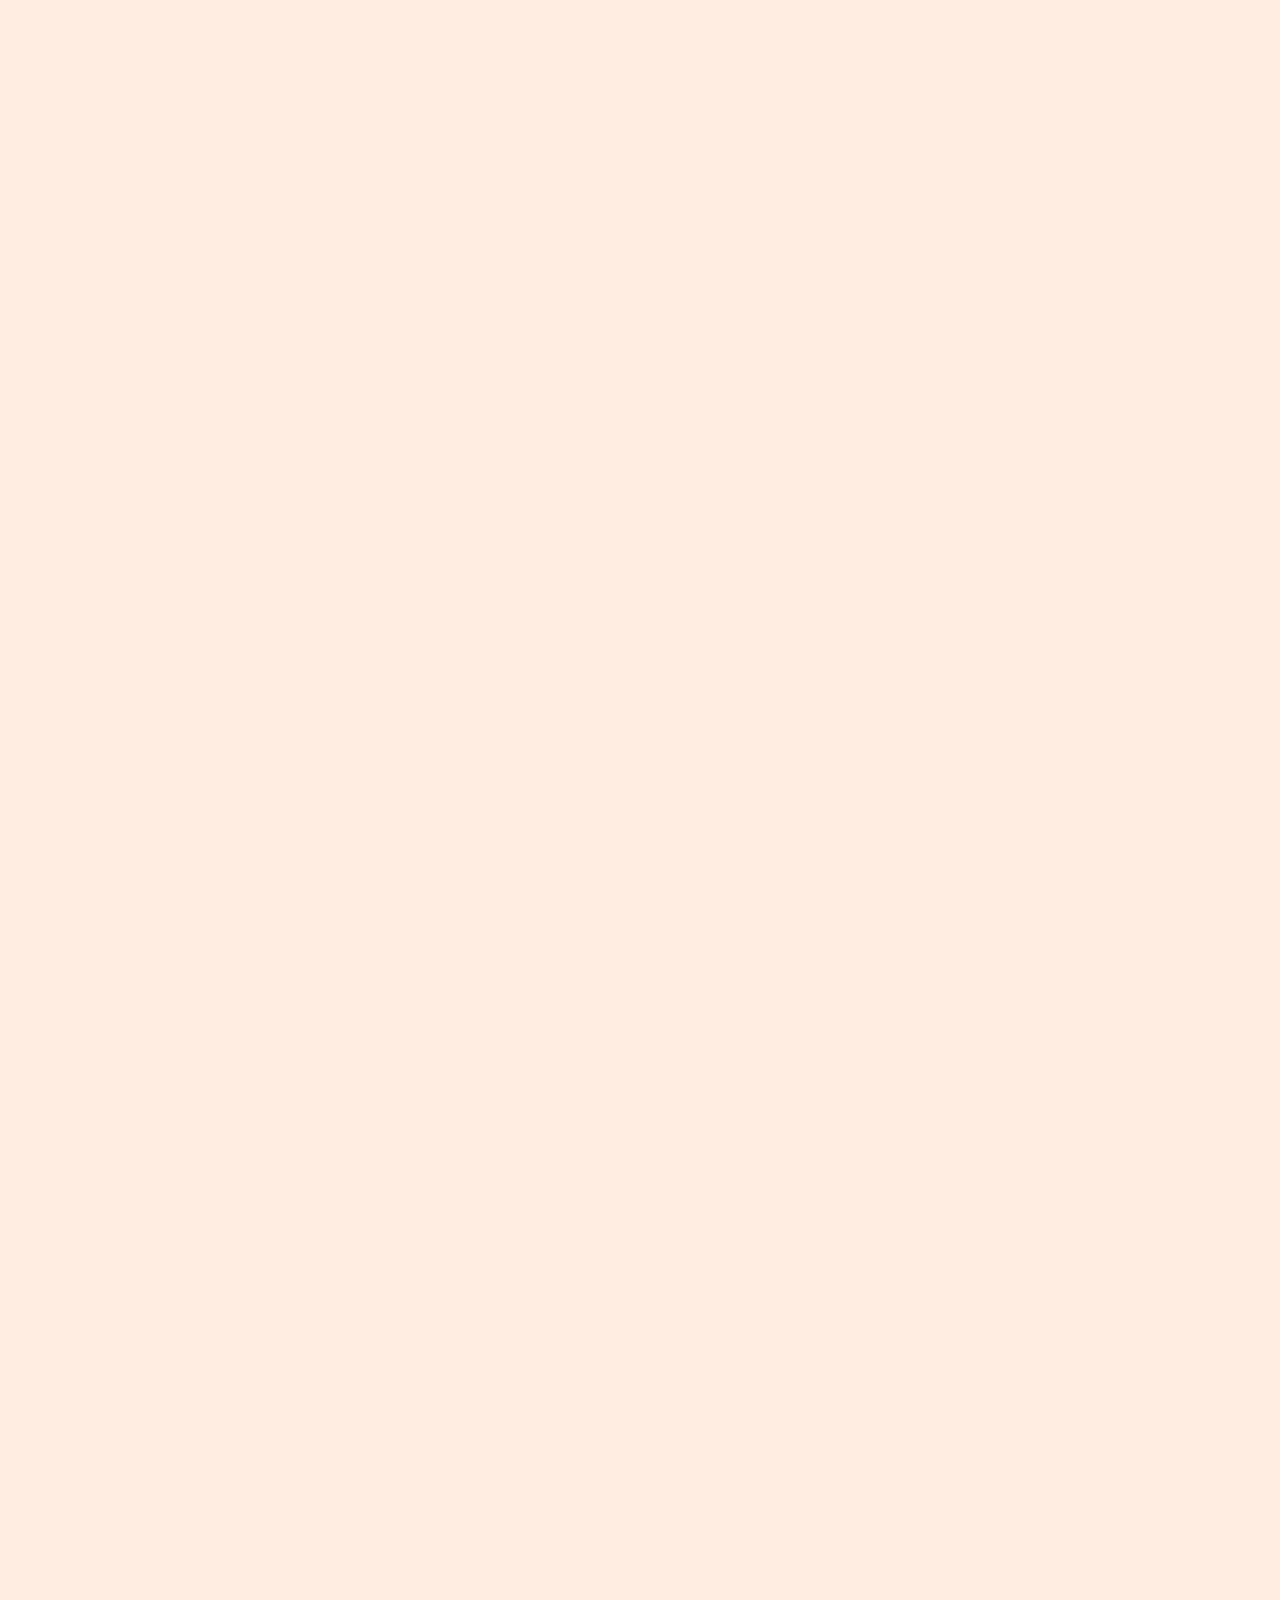
==== commit 9af0ec7e: "SOCC: added mountain characters" ====
--- a/index.html
+++ b/index.html
@@ -71,11 +71,15 @@
       </section>
 
       <!-- Characters -->
-      <h1 id="fish-heading" class="character-heading">Fish</h1>
+      <h1 id="fish-heading" class="character-heading">
+        Fish / <span class="chinese">魚</span>
+      </h1>
 
       <div class="character-spacing"></div>
 
-      <h1 id="fish-heading" class="character-heading">Fish</h1>
+      <h1 id="mountain-heading" class="character-heading">
+        Mountain / <span class="chinese">山</span>
+      </h1>
     </div>
 
     <!-- My scripts -->
@@ -85,6 +89,7 @@
     <script src="js/Dust.js"></script>
     <script src="js/Puddle.js"></script>
     <script src="js/FishCharacter.js"></script>
+    <script src="js/MountainCharacter.js"></script>
     <script src="js/script.js"></script>
   </body>
 </html>
--- a/css/style.css
+++ b/css/style.css
@@ -206,7 +206,7 @@
   text-align: center;
 
   margin-top: 225px;
-  margin-bottom: 250px;
+  margin-bottom: 270px;
 
   /* padding: 0 30px; */
   /* background: red; */
@@ -215,10 +215,10 @@
 /**********************
 Characters
 ***********************/
-#fish-heading {
-  text-align: center;
-  width: 100%;
-  font-style: italic;
+.character-heading {
+  text-align: center;
+  width: 100%;
+  /* font-style: italic; */
   /* text-transform: uppercase; */
   /* letter-spacing: 2px; */
 }
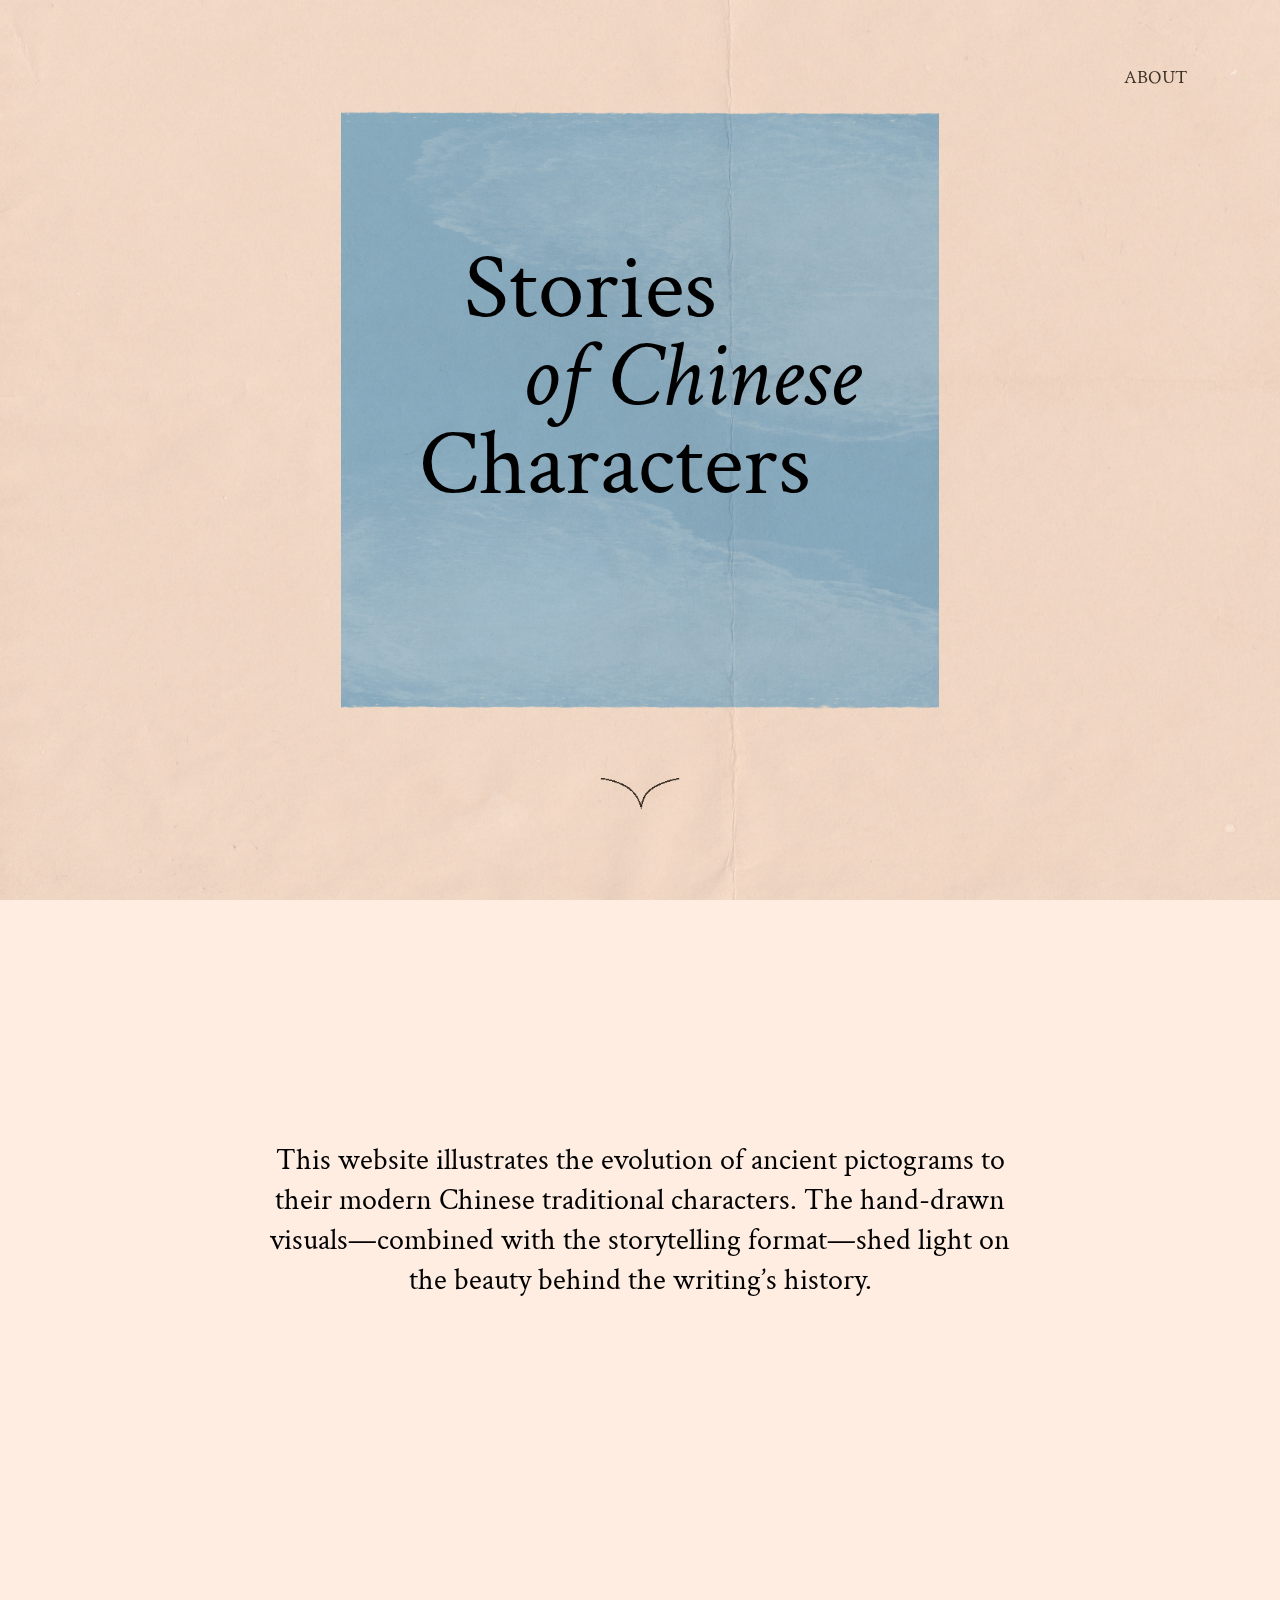
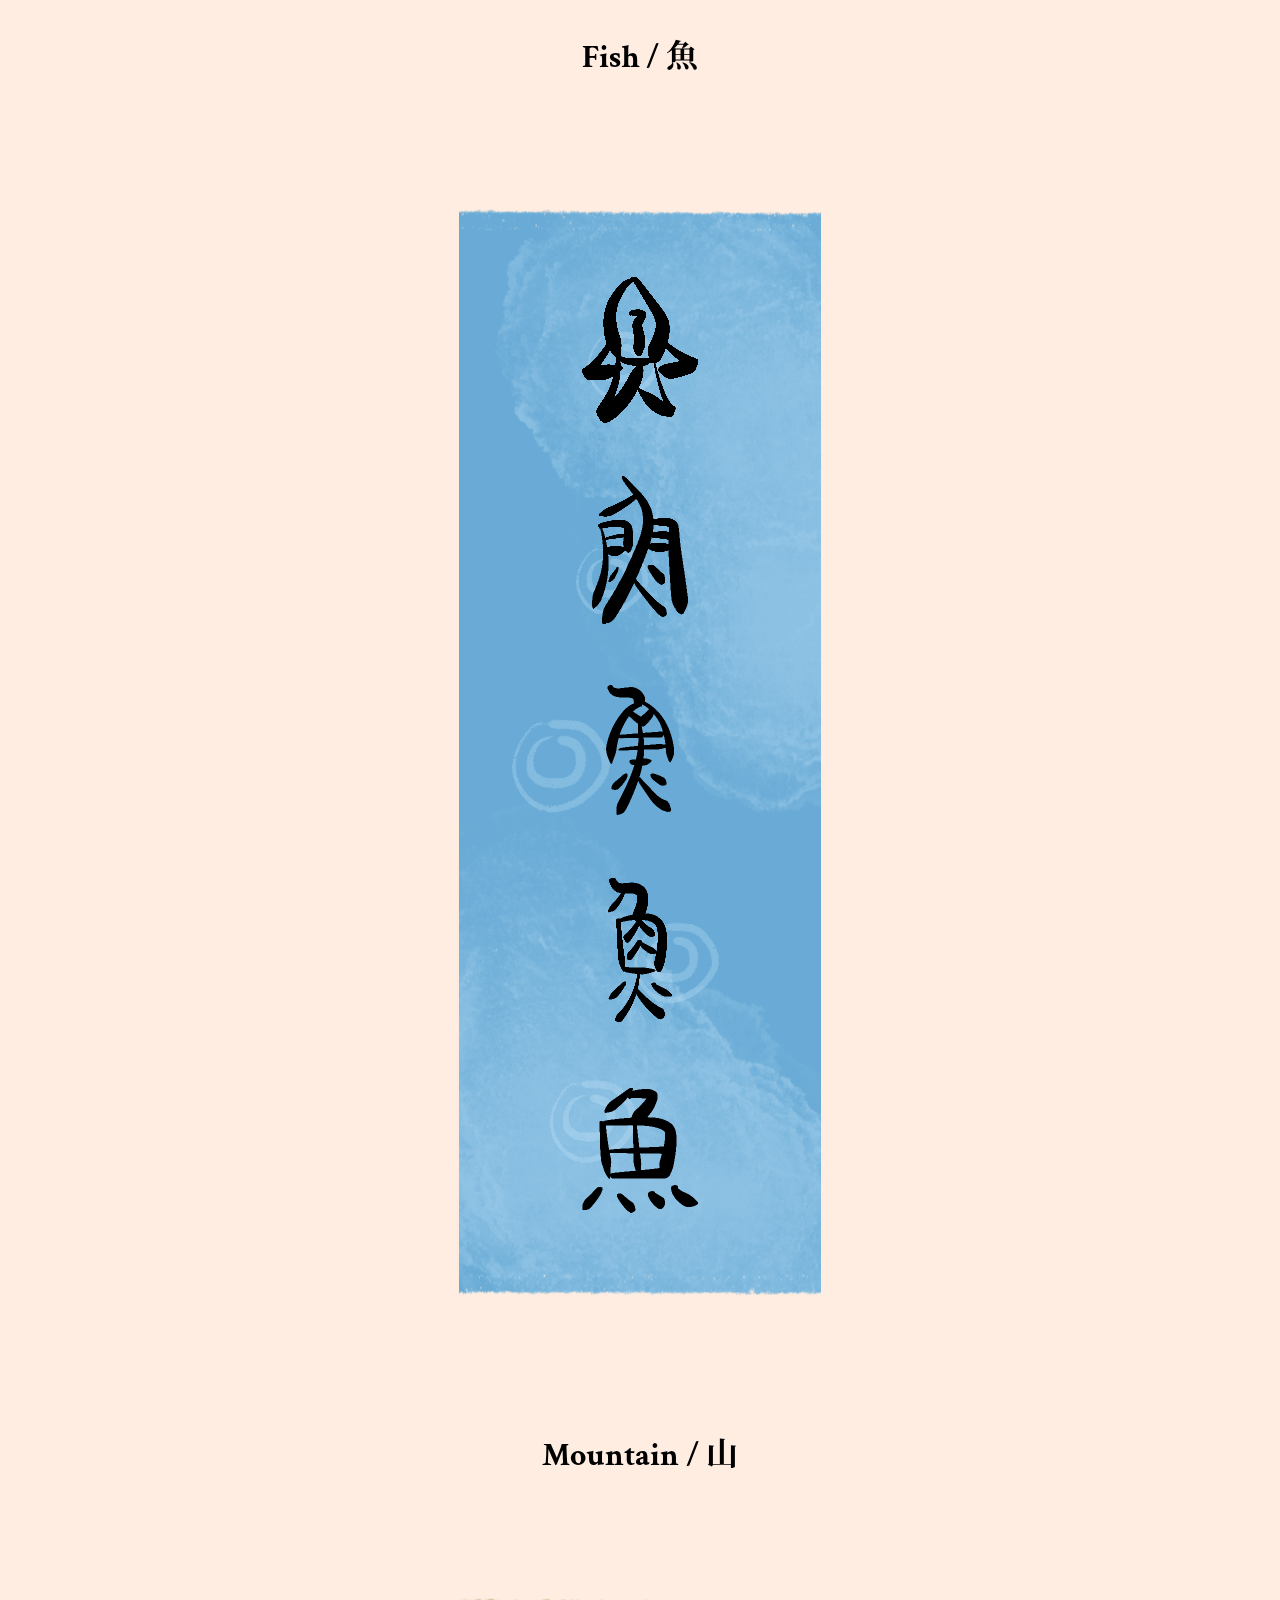
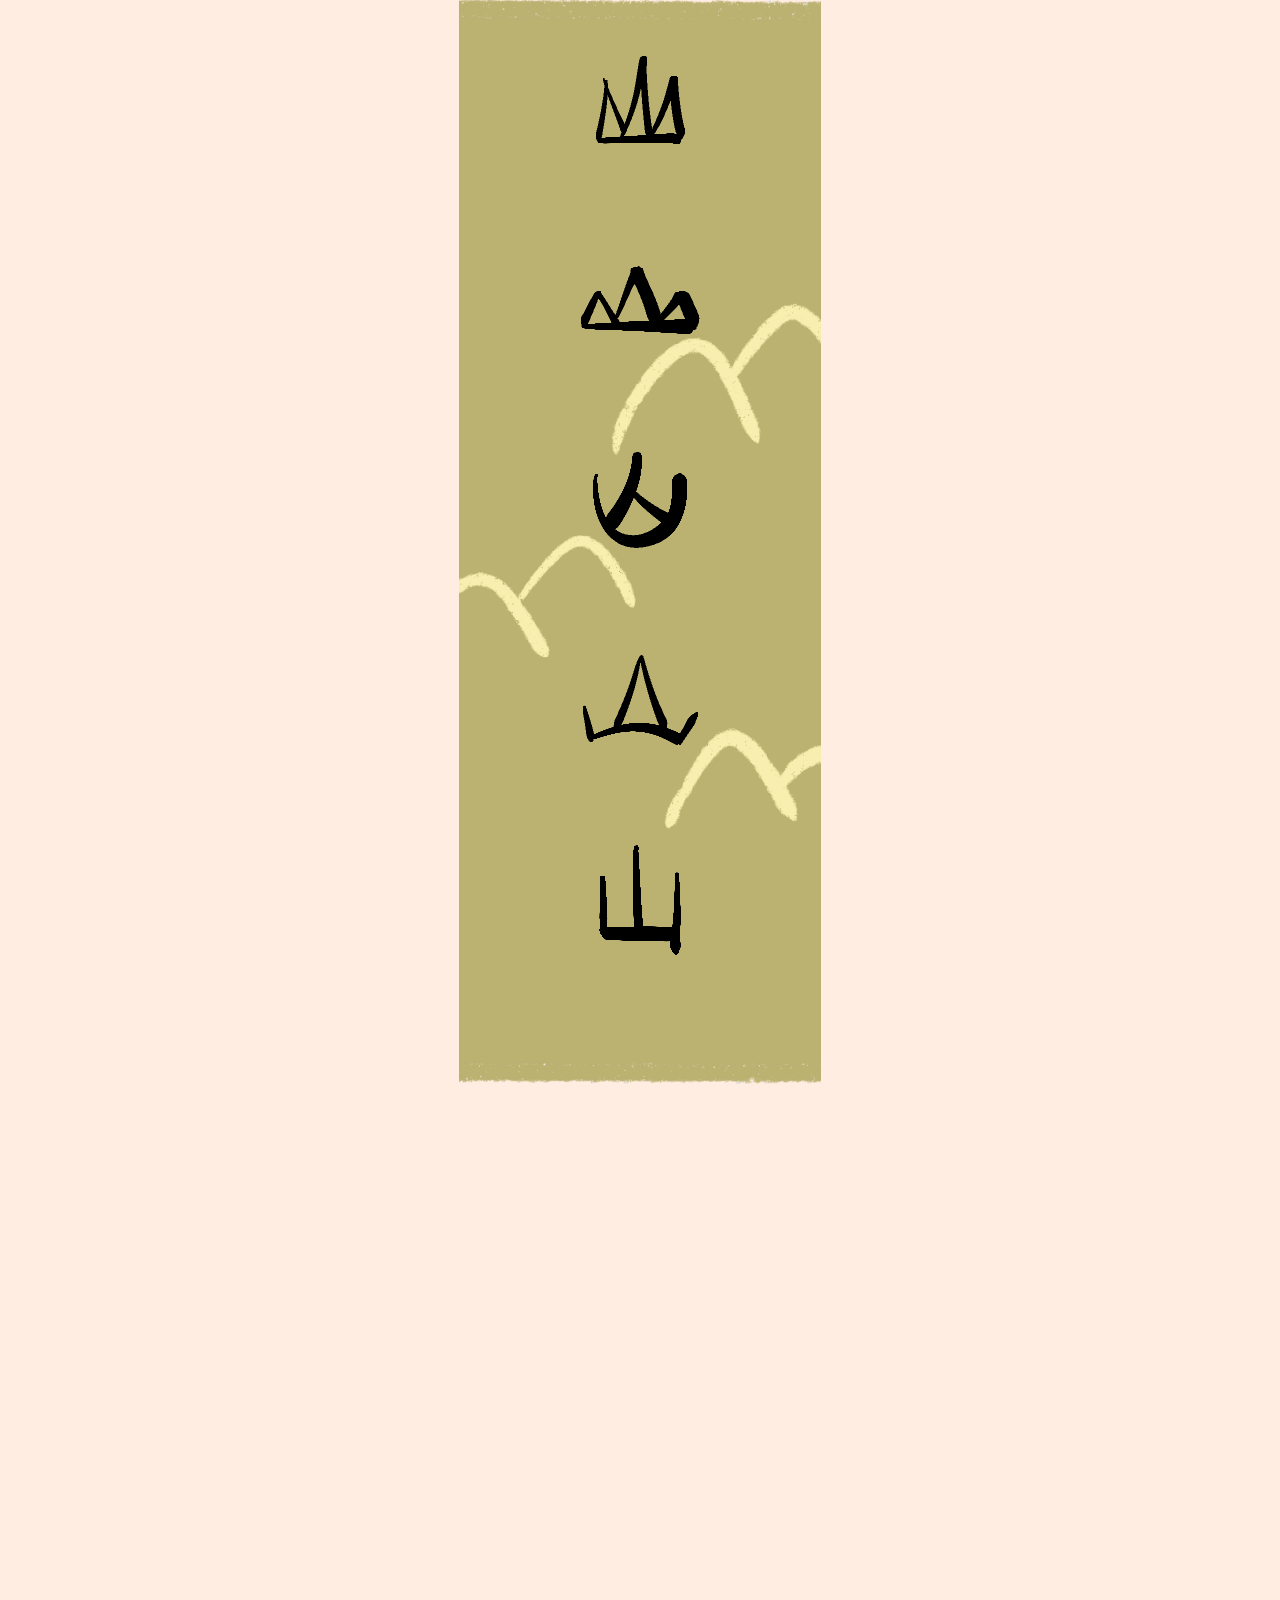
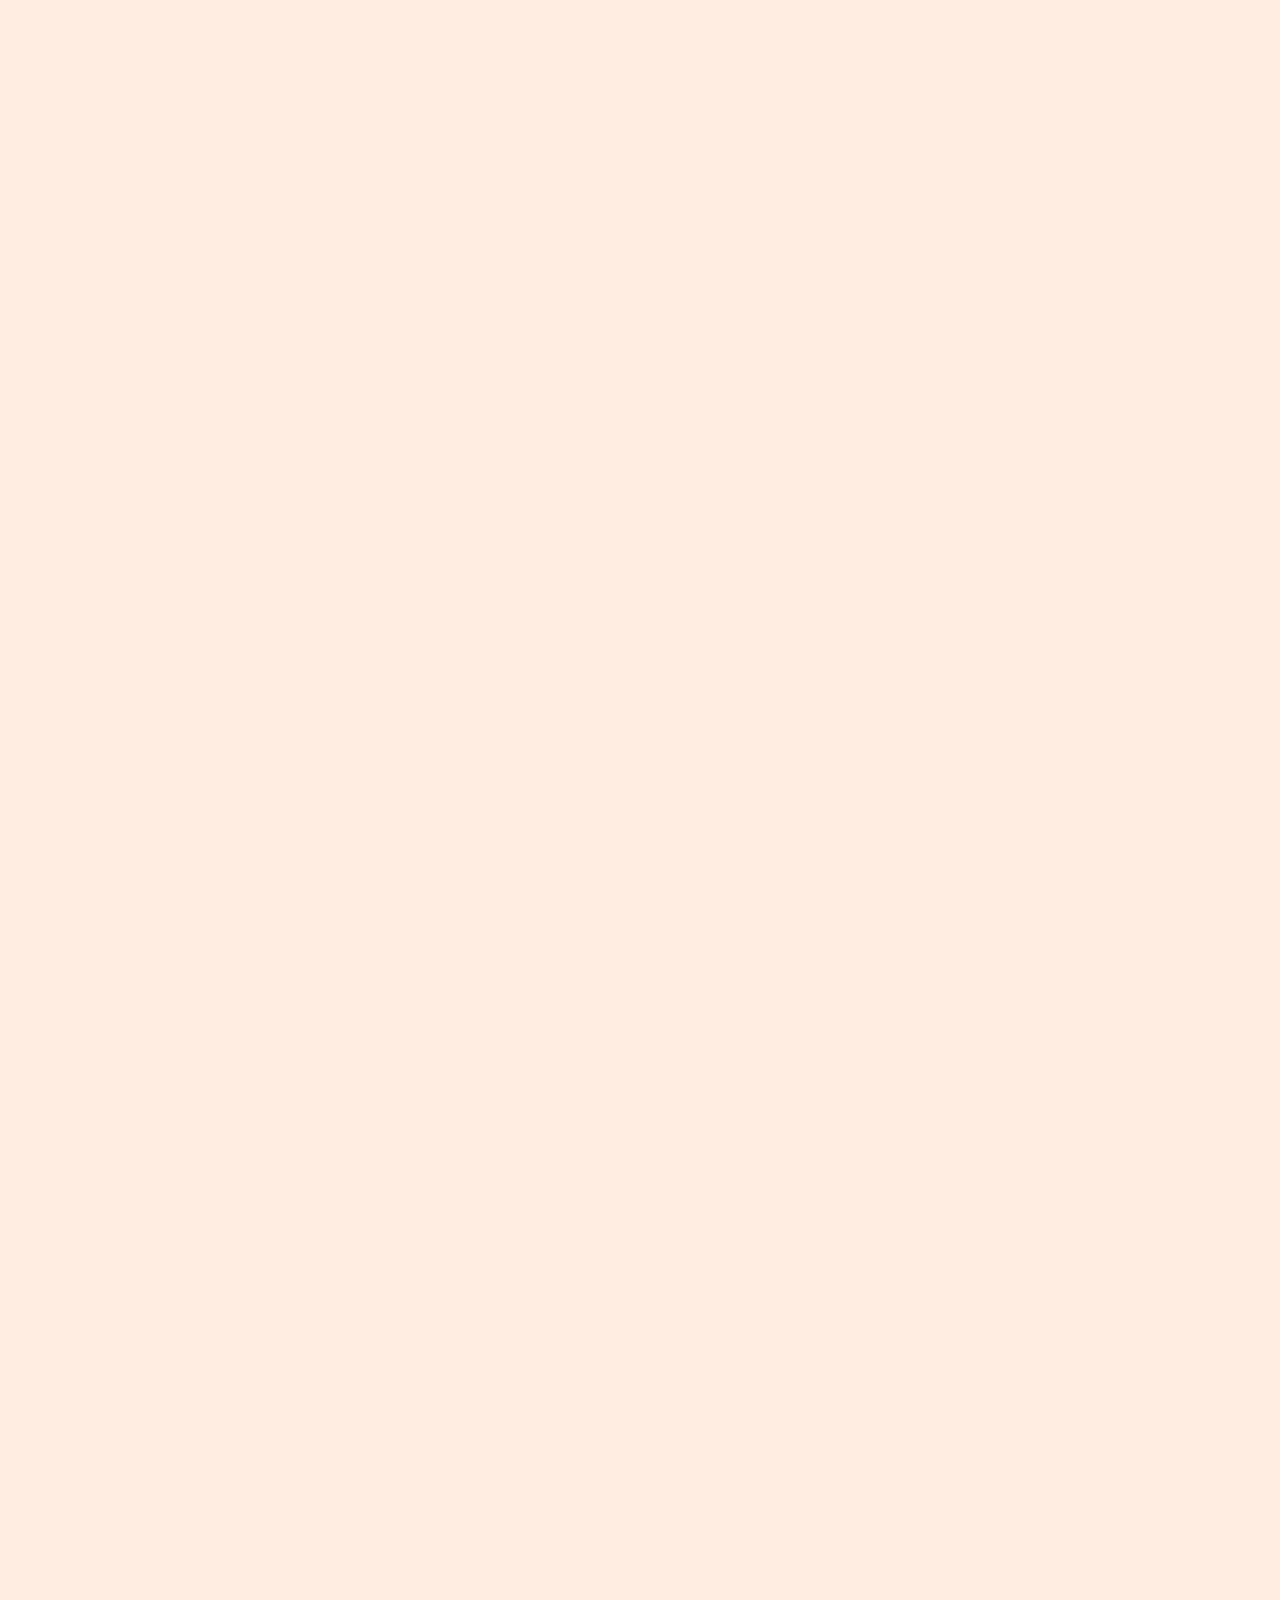
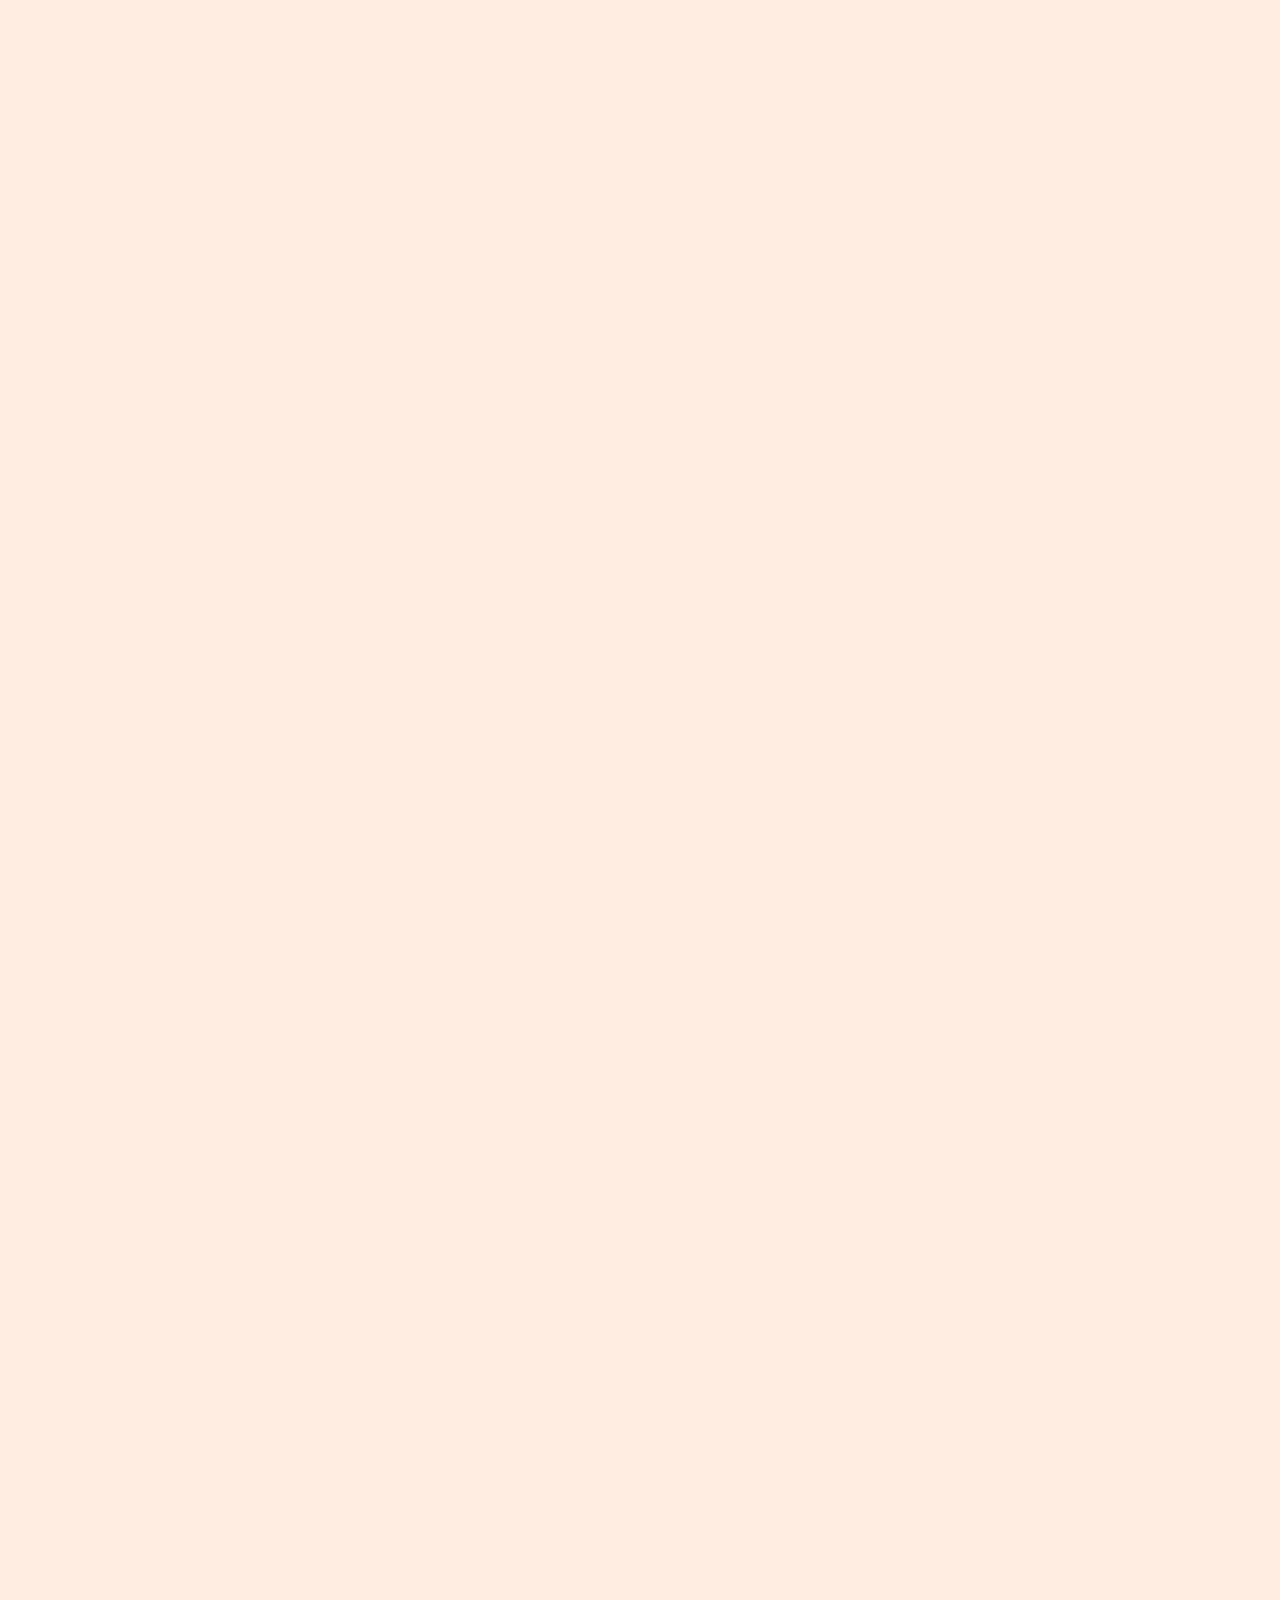
==== commit 4caa7a3b: "SOCC: added floating pedals" ====
--- a/index.html
+++ b/index.html
@@ -26,6 +26,11 @@
     <nav id="top-navigation-bar">
       <a href="about.html" id="nav-about">About</a>
     </nav>
+
+    <!-- Flying items -->
+    <section id="title-pedals">
+      <figure class="title-figure-pedals"></figure>
+    </section>
 
     <!-- Crinkled paper texture overlaid on everything -->
     <figure id="crinkled-paper">
--- a/css/style.css
+++ b/css/style.css
@@ -66,10 +66,12 @@
   z-index: 1;
 
   width: 100%;
+  height: 100vh;
 }
 
 #crinkled-paper img {
   width: 100%;
+  height: 100%;
 }
 
 /**********************
@@ -127,7 +129,7 @@
   text-align: center;
   height: 250px;
   width: 500px;
-  z-index: 0;
+  z-index: 1;
 
   font-size: 5.8rem;
   font-weight: 500;
@@ -205,11 +207,66 @@
   font-size: 1.9rem;
   text-align: center;
 
-  margin-top: 225px;
-  margin-bottom: 270px;
+  margin-top: 400px;
+  margin-bottom: 330px;
 
   /* padding: 0 30px; */
   /* background: red; */
+}
+
+/**********************
+Flying petals
+***********************/
+
+/* Title */
+#title-pedals {
+  /* center it */
+  display: flex;
+  flex-flow: column;
+  width: 100%;
+  height: 100vh;
+  justify-content: center;
+  align-items: center;
+  /* opacity: 0; */
+
+  overflow: hidden;
+  position: absolute;
+
+  pointer-events: none;
+}
+
+.title-figure-pedals {
+  position: fixed;
+
+  z-index: 99;
+  width: 100%;
+  height: 100vh;
+}
+
+.petal-image {
+  position: fixed;
+  top: 0px;
+  left: 0px;
+}
+
+.title-figure-pedals img {
+  width: auto;
+  height: auto;
+}
+
+@keyframes petal-fly {
+  0% {
+    /* transform: scale(0.8); */
+    transform: translate(0px, 0px);
+    /* filter: blur(0px); */
+  }
+
+  100% {
+    /* transform: scale(0.8); */
+    transform: translate(-8000px, 700px);
+    /* filter: blur(4px); */
+    /* transform: translate(calc(-10% + 0px), 100px); */
+  }
 }
 
 /**********************
@@ -224,7 +281,7 @@
 }
 
 .character-spacing {
-  height: 1300px;
+  height: 1350px;
 }
 
 /**********************
